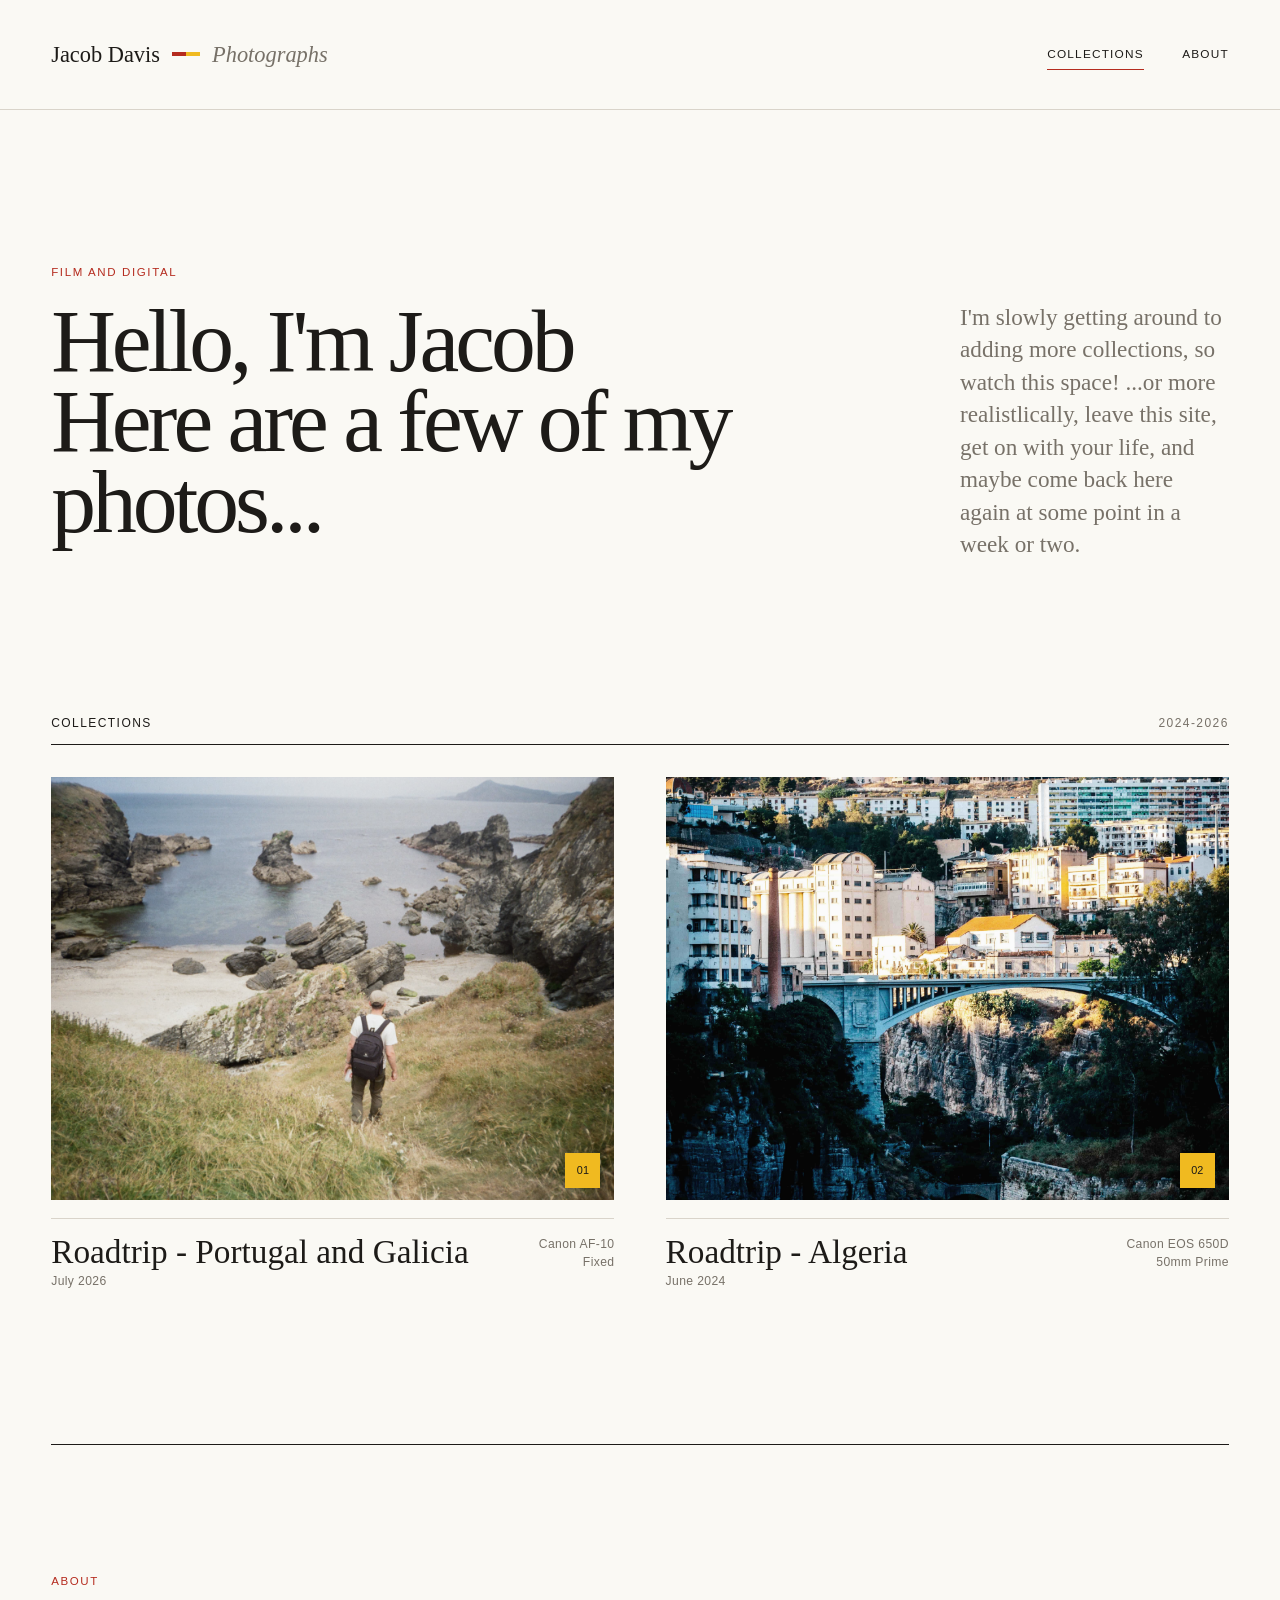
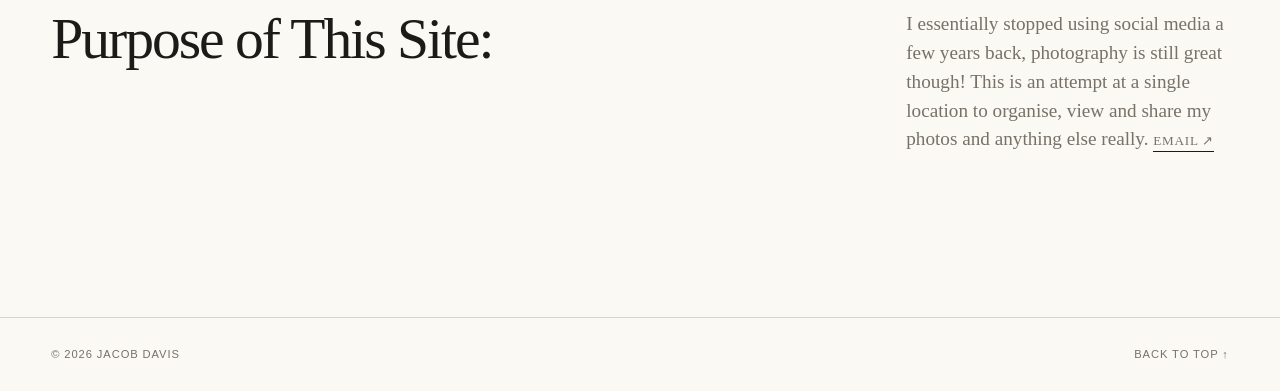
==== index.html @ f9576627 "Update index.html" ====
<!DOCTYPE html>
<html lang="en">
<head>
  <meta charset="UTF-8">
  <meta name="viewport" content="width=device-width, initial-scale=1.0">

  <title>Jacob Davis - Photographs</title>
  <meta
    name="description"
    content="Photographs by Jacob Davis. Digital and film photography."
  >

  <link rel="stylesheet" href="styles.css">
</head>

<body>
  <header class="site-header">
    <a class="site-title" href="index.html" aria-label="Jacob Davis - Home">
      <span>Jacob Davis</span>
      <span class="site-title-divider" aria-hidden="true"></span>
      <span class="site-title-section">Photographs</span>
    </a>

    <nav class="site-nav" aria-label="Main navigation">
      <a class="active" href="index.html">Collections</a>
      <a href="#about">About</a>
    </nav>
  </header>

  <main>
    <section class="intro" aria-labelledby="page-heading">
      <p class="eyebrow">Film and Digital</p>
      <h1 id="page-heading">Hello, I'm Jacob<br>Here are a few of my photos...</h1>
      <p class="intro-text">
        I'm slowly getting around to adding more collections, so watch this space! ...or more realistlically, leave this site, get on with your life, and maybe come back here again at some point in a week or two. 
      </p>
    </section>

    <section class="collections" aria-labelledby="collections-heading">
      <div class="section-heading">
        <h2 id="collections-heading">Collections</h2>
        <p>2024-2026</p>
      </div>

      <div class="collection-grid">
        <article class="collection-card">
          <a class="collection-image-link" href="Galicia-Portugal.html">
            <figure class="collection-image">
              <img
                src="Galicia/000332010021.jpg"
                alt="Roadtrip - Portugal and Galicia"
                loading="eager"
              >
              <span class="collection-number">01</span>
            </figure>
          </a>

          <div class="collection-details">
            <div>
              <h3>
                <a href="Galicia-Portugal.html">Roadtrip - Portugal and Galicia</a>
              </h3>
              <p class="collection-date">July 2026</p>
            </div>

            <p class="collection-camera">
              Canon AF-10<br>
              Fixed
            </p>
          </div>
        </article>

        <article class="collection-card">
          <a class="collection-image-link" href="Algeria.html">
            <figure class="collection-image">
              <img
                src="Algeria/IMG_6071.jpg"
                alt="Roadtrip - Algeria"
                loading="eager"
              >
              <span class="collection-number">02</span>
            </figure>
          </a>

          <div class="collection-details">
            <div>
              <h3>
                <a href="Algeria.html">Roadtrip - Algeria</a>
              </h3>
              <p class="collection-date">June 2024</p>
            </div>

            <p class="collection-camera">
              Canon EOS 650D<br>
              50mm Prime
            </p>
          </div>
        </article>
<!--
        <article class="collection-card">
          <a class="collection-image-link" href="album.html">
            <figure class="collection-image">
              <img
                src="images/summer-roll-cover.jpg"
                alt="A sunlit summer landscape photographed on film"
                loading="lazy"
              >
              <span class="collection-number">03</span>
            </figure>
          </a>

          <div class="collection-details">
            <div>
              <h3>
                <a href="album.html">One Summer Roll</a>
              </h3>
              <p class="collection-date">July 2025</p>
            </div>

            <p class="collection-camera">
              Olympus OM-2<br>
              Kodak Portra 400
            </p>
          </div>
        </article>
  -->
      </div>
    </section>

    <section class="about" id="about" aria-labelledby="about-heading">
      <p class="eyebrow">About</p>

      <div class="about-content">
      <h2 id="">Purpose of This Site:</h2>

        <div>
          <p>
            I essentially stopped using social media a few years back, photography is still great though! This is an attempt at a single location to organise, view and share my photos and anything else really.

          <a class="text-link" href="mailto:hello@example.com">
            Email
            <span aria-hidden="true">&nearr;</span>
          </a>
        </div>
      </div>
    </section>
  </main>

  <footer class="site-footer">
    <p>&copy; <span id="year">2026</span> Jacob Davis</p>
    <a href="#top">Back to top &uarr;</a>
  </footer>

  <script>
    document.getElementById("year").textContent = new Date().getFullYear();
  </script>
</body>
</html>
---- styles.css ----
/* ---------------------------------
   Fonts and basic theme
---------------------------------- */

@import url("[fonts.googleapis.com](https://fonts.googleapis.com/css2?family=DM+Sans:wght@400;500&family=Newsreader:opsz,wght@6..72,400;6..72,500&display=swap)");

:root {
  --paper: #faf9f4;
  --ink: #1d1b18;
  --muted: #777168;
  --line: #d9d4ca;
  --kodak-red: #b52c1f;
  --kodak-yellow: #f0ba20;
  --serif: "Newsreader", Georgia, serif;
  --sans: "DM Sans", Arial, sans-serif;
  --page-width: 1440px;
  --gutter: clamp(20px, 4vw, 64px);
}

*,
*::before,
*::after {
  box-sizing: border-box;
}

html {
  scroll-behavior: smooth;
}

body {
  min-height: 100vh;
  margin: 0;
  color: var(--ink);
  background-color: var(--paper);
  background-image:
    url("data:image/svg+xml,%3Csvg viewBox='0 0 180 180' xmlns='[w3.org](http://www.w3.org/2000/svg)'%3E%3Cfilter id='noise'%3E%3CfeTurbulence type='fractalNoise' baseFrequency='.9' numOctaves='3' stitchTiles='stitch'/%3E%3C/filter%3E%3Crect width='100%25' height='100%25' filter='url(%23noise)' opacity='.025'/%3E%3C/svg%3E");
  font-family: var(--sans);
  font-size: 16px;
  line-height: 1.5;
  -webkit-font-smoothing: antialiased;
}

img {
  display: block;
  max-width: 100%;
}

a {
  color: inherit;
  text-decoration: none;
}

a:focus-visible {
  outline: 2px solid var(--kodak-red);
  outline-offset: 5px;
}

::selection {
  color: var(--ink);
  background: var(--kodak-yellow);
}


/* ---------------------------------
   Shared layout
---------------------------------- */

.site-header,
main,
.site-footer {
  width: min(100%, var(--page-width));
  margin-inline: auto;
  padding-inline: var(--gutter);
}

.site-header {
  display: flex;
  align-items: center;
  justify-content: space-between;
  min-height: 110px;
  border-bottom: 1px solid var(--line);
}

.site-title {
  display: inline-flex;
  align-items: center;
  gap: 12px;
  font-family: var(--serif);
  font-size: clamp(1.15rem, 2vw, 1.4rem);
}

.site-title-divider {
  width: 28px;
  height: 4px;
  background:
    linear-gradient(
      to right,
      var(--kodak-red) 0 50%,
      var(--kodak-yellow) 50% 100%
    );
}

.site-title-section {
  color: var(--muted);
  font-style: italic;
}

.site-nav {
  display: flex;
  gap: clamp(20px, 3vw, 42px);
  font-size: 0.74rem;
  font-weight: 500;
  letter-spacing: 0.1em;
  text-transform: uppercase;
}

.site-nav a {
  position: relative;
  padding-block: 8px;
}

.site-nav a::after {
  position: absolute;
  right: 0;
  bottom: 1px;
  left: 0;
  height: 1px;
  content: "";
  background: var(--kodak-red);
  transform: scaleX(0);
  transform-origin: right;
  transition: transform 180ms ease;
}

.site-nav a:hover::after,
.site-nav a.active::after {
  transform: scaleX(1);
  transform-origin: left;
}

.eyebrow {
  margin: 0 0 20px;
  color: var(--kodak-red);
  font-size: 0.72rem;
  font-weight: 500;
  letter-spacing: 0.14em;
  text-transform: uppercase;
}

.text-link,
.back-link {
  display: inline-block;
  border-bottom: 1px solid var(--ink);
  font-size: 0.82rem;
  font-weight: 500;
  letter-spacing: 0.06em;
  text-transform: uppercase;
}

.text-link:hover,
.back-link:hover {
  color: var(--kodak-red);
  border-color: var(--kodak-red);
}


/* ---------------------------------
   Home introduction
---------------------------------- */

.intro {
  display: grid;
  grid-template-columns: minmax(0, 1.5fr) minmax(250px, 0.5fr);
  column-gap: 8vw;
  padding-block: clamp(80px, 12vw, 170px);
}

.intro .eyebrow {
  grid-column: 1 / -1;
}

.intro h1 {
  max-width: 850px;
  margin: 0;
  font-family: var(--serif);
  font-size: clamp(3.2rem, 7vw, 7.4rem);
  font-weight: 400;
  letter-spacing: -0.045em;
  line-height: 0.9;
}

.intro-text {
  align-self: end;
  max-width: 330px;
  margin: 0;
  color: var(--muted);
  font-family: var(--serif);
  font-size: clamp(1.15rem, 2vw, 1.45rem);
  line-height: 1.4;
}


/* ---------------------------------
   Collections
---------------------------------- */

.collections {
  padding-bottom: clamp(90px, 12vw, 170px);
}

.section-heading {
  display: flex;
  align-items: baseline;
  justify-content: space-between;
  margin-bottom: 32px;
  padding-bottom: 12px;
  border-bottom: 1px solid var(--ink);
}

.section-heading h2,
.section-heading p {
  margin: 0;
  font-size: 0.75rem;
  font-weight: 500;
  letter-spacing: 0.12em;
  text-transform: uppercase;
}

.section-heading p {
  color: var(--muted);
}

.collection-grid {
  display: grid;
  grid-template-columns: repeat(2, minmax(0, 1fr));
  gap: clamp(60px, 8vw, 120px) clamp(24px, 4vw, 60px);
}

.collection-card:nth-child(3n) {
  grid-column: 1 / -1;
  width: calc(50% - clamp(12px, 2vw, 30px));
}

.collection-image {
  position: relative;
  overflow: hidden;
  margin: 0;
  background: #e5e0d5;
  aspect-ratio: 4 / 3;
}

.collection-image img {
  width: 100%;
  height: 100%;
  object-fit: cover;
  filter: saturate(0.88) contrast(0.97);
  transition:
    transform 700ms cubic-bezier(0.2, 0.75, 0.25, 1),
    filter 500ms ease;
}

.collection-image-link:hover img {
  transform: scale(1.018);
  filter: saturate(1) contrast(1);
}

.collection-number {
  position: absolute;
  right: 14px;
  bottom: 12px;
  display: grid;
  width: 35px;
  height: 35px;
  color: var(--ink);
  background: var(--kodak-yellow);
  font-size: 0.68rem;
  font-weight: 500;
  place-items: center;
}

.collection-details {
  display: grid;
  grid-template-columns: 1fr auto;
  gap: 30px;
  margin-top: 18px;
  padding-top: 16px;
  border-top: 1px solid var(--line);
}

.collection-details h3 {
  margin: 0 0 4px;
  font-family: var(--serif);
  font-size: clamp(1.5rem, 2.6vw, 2.2rem);
  font-weight: 400;
  line-height: 1;
}

.collection-details h3 a:hover {
  color: var(--kodak-red);
}

.collection-date,
.collection-camera {
  margin: 0;
  color: var(--muted);
  font-size: 0.76rem;
  letter-spacing: 0.03em;
}

.collection-camera {
  text-align: right;
}


/* ---------------------------------
   About and footer
---------------------------------- */

.about {
  padding-block: clamp(80px, 10vw, 140px);
  border-top: 1px solid var(--ink);
}

.about-content {
  display: grid;
  grid-template-columns: minmax(0, 1.4fr) minmax(250px, 0.6fr);
  gap: 8vw;
}

.about h2 {
  max-width: 800px;
  margin: 0;
  font-family: var(--serif);
  font-size: clamp(2.1rem, 4.5vw, 4.6rem);
  font-weight: 400;
  letter-spacing: -0.035em;
  line-height: 1;
}

.about-content > div {
  align-self: end;
}

.about-content p {
  margin: 0 0 35px;
  color: var(--muted);
  font-family: var(--serif);
  font-size: 1.2rem;
}

.site-footer {
  display: flex;
  justify-content: space-between;
  padding-block: 28px;
  border-top: 1px solid var(--line);
  color: var(--muted);
  font-size: 0.7rem;
  letter-spacing: 0.08em;
  text-transform: uppercase;
}

.site-footer p {
  margin: 0;
}

.site-footer a:hover {
  color: var(--ink);
}


/* ---------------------------------
   Album page
---------------------------------- */

.album-header {
  padding-block: clamp(55px, 8vw, 110px);
}

.back-link {
  margin-bottom: clamp(60px, 9vw, 130px);
}

.album-heading {
  display: grid;
  grid-template-columns: 1fr auto;
  gap: 60px;
  align-items: end;
}

.album-heading h1 {
  margin: 0;
  font-family: var(--serif);
  font-size: clamp(3.5rem, 8vw, 8rem);
  font-weight: 400;
  letter-spacing: -0.05em;
  line-height: 0.85;
}

.album-metadata {
  width: min(330px, 100%);
  margin: 0;
}

.album-metadata div {
  display: grid;
  grid-template-columns: 90px 1fr;
  padding-block: 9px;
  border-bottom: 1px solid var(--line);
  font-size: 0.77rem;
}

.album-metadata dt {
  color: var(--muted);
}

.album-metadata dd {
  margin: 0;
}

.album-description {
  max-width: 620px;
  margin: clamp(55px, 8vw, 100px) 0 0;
  font-family: var(--serif);
  font-size: clamp(1.35rem, 2.4vw, 2rem);
  line-height: 1.35;
}

.photo-grid {
  display: grid;
  grid-template-columns: repeat(2, minmax(0, 1fr));
  gap: clamp(45px, 7vw, 100px) clamp(20px, 4vw, 60px);
  padding-bottom: clamp(100px, 12vw, 180px);
}

.photo {
  margin: 0;
}

.photo-wide {
  grid-column: 1 / -1;
}

.photo img {
  width: 100%;
  height: auto;
  background: #e5e0d5;
}

.photo-portrait {
  align-self: start;
}

.photo figcaption {
  margin-top: 12px;
  color: var(--muted);
  font-size: 0.7rem;
  letter-spacing: 0.04em;
}

.album-navigation {
  display: grid;
  grid-template-columns: 1fr 1fr;
  border-top: 1px solid var(--ink);
}

.album-navigation a {
  display: flex;
  flex-direction: column;
  gap: 8px;
  padding-block: clamp(35px, 5vw, 65px);
  font-family: var(--serif);
  font-size: clamp(1.4rem, 2.5vw, 2rem);
}

.album-navigation a:hover {
  color: var(--kodak-red);
}

.album-navigation .next-collection {
  align-items: flex-end;
  border-left: 1px solid var(--line);
}

.nav-label {
  color: var(--muted);
  font-family: var(--sans);
  font-size: 0.65rem;
  letter-spacing: 0.12em;
  text-transform: uppercase;
}


/* ---------------------------------
   Responsive layout
---------------------------------- */

@media (max-width: 760px) {
  .site-header {
    min-height: 90px;
  }

  .site-title {
    gap: 8px;
  }

  .site-title-divider {
    width: 18px;
  }

  .site-title-section {
    display: none;
  }

  .site-nav {
    gap: 16px;
    font-size: 0.65rem;
  }

  .intro {
    display: block;
    padding-block: 80px 100px;
  }

  .intro h1 {
    font-size: clamp(3rem, 15vw, 5rem);
  }

  .intro-text {
    margin-top: 40px;
  }

  .collection-grid {
    display: block;
  }

  .collection-card,
  .collection-card:nth-child(3n) {
    width: 100%;
    margin-bottom: 65px;
  }

  .collection-card:last-child {
    margin-bottom: 0;
  }

  .about-content,
  .album-heading {
    display: block;
  }

  .about-content > div {
    margin-top: 45px;
  }

  .album-metadata {
    margin-top: 55px;
  }

  .photo-grid {
    display: block;
  }

  .photo {
    margin-bottom: 55px;
  }

  .album-navigation {
    grid-template-columns: 1fr;
  }

  .album-navigation .next-collection {
    align-items: flex-start;
    border-top: 1px solid var(--line);
    border-left: 0;
  }
}

@media (prefers-reduced-motion: reduce) {
  html {
    scroll-behavior: auto;
  }

  *,
  *::before,
  *::after {
    transition-duration: 0.01ms !important;
  }
}
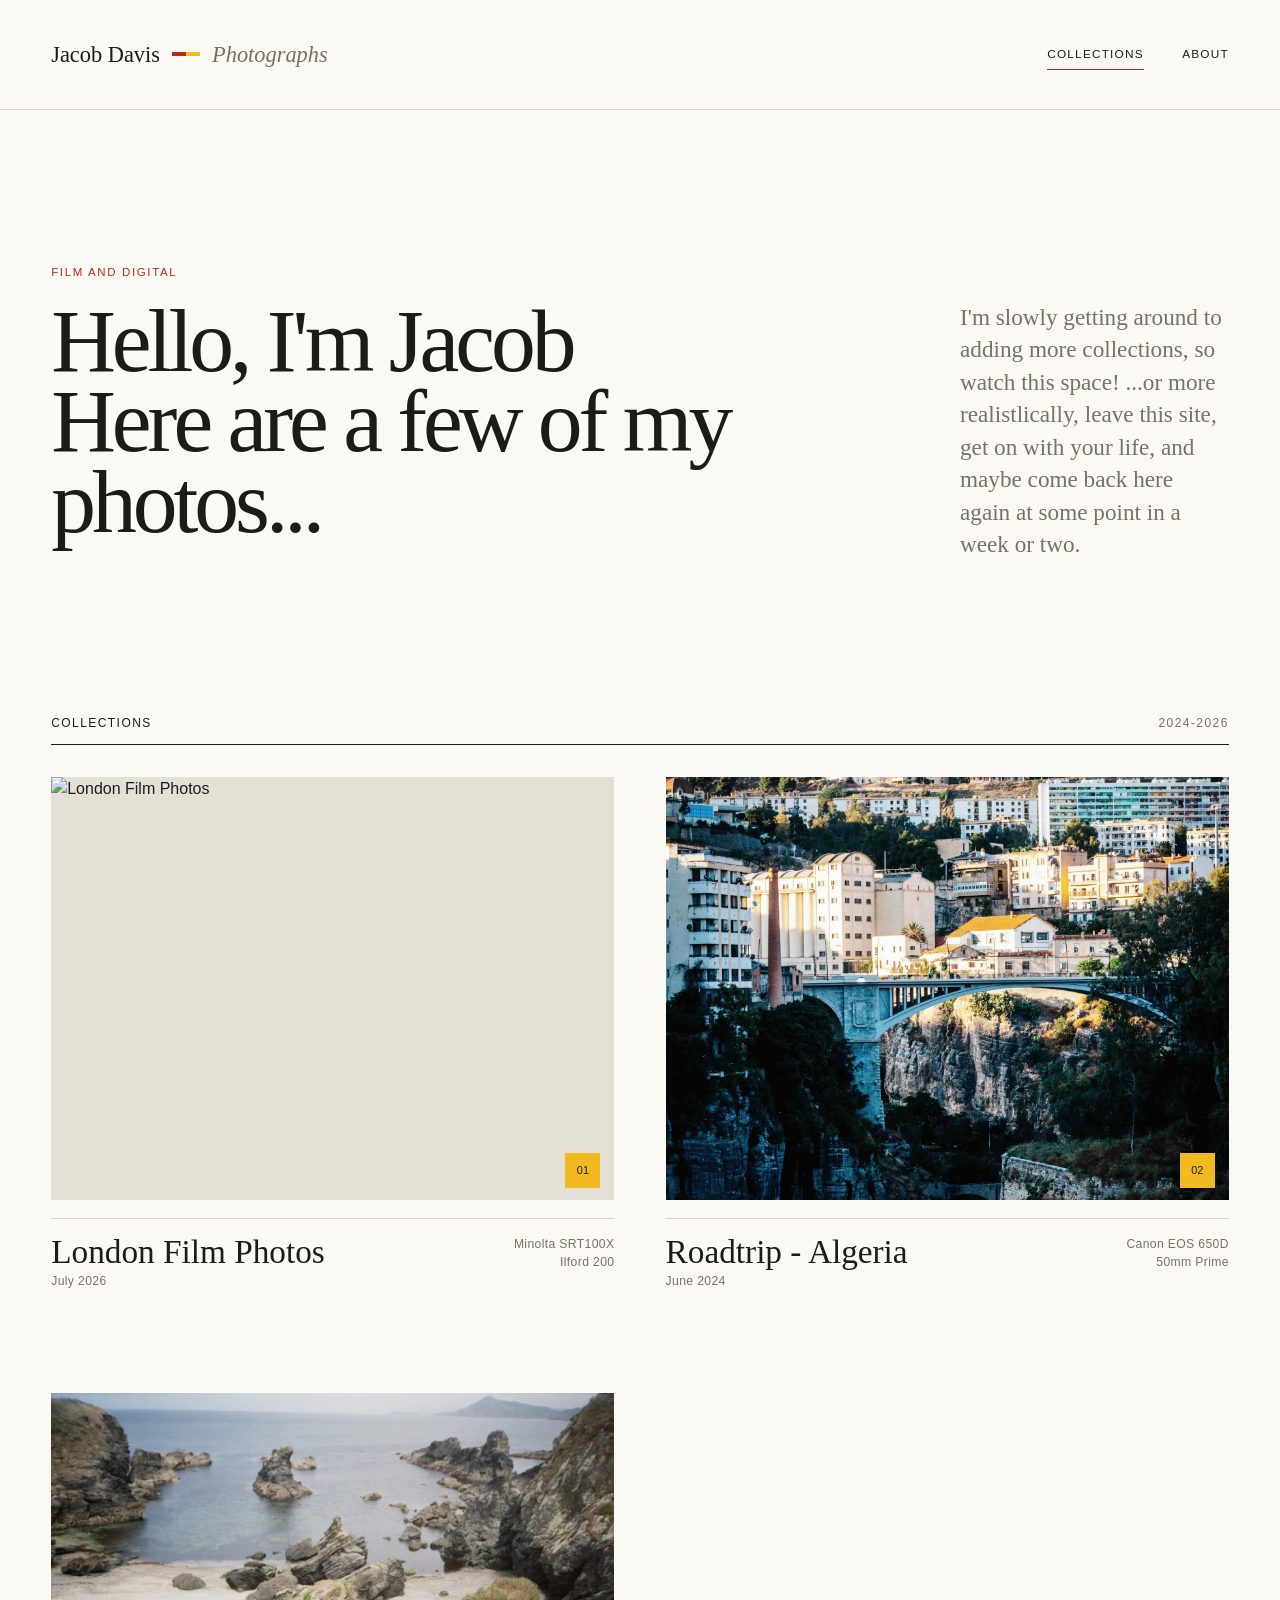
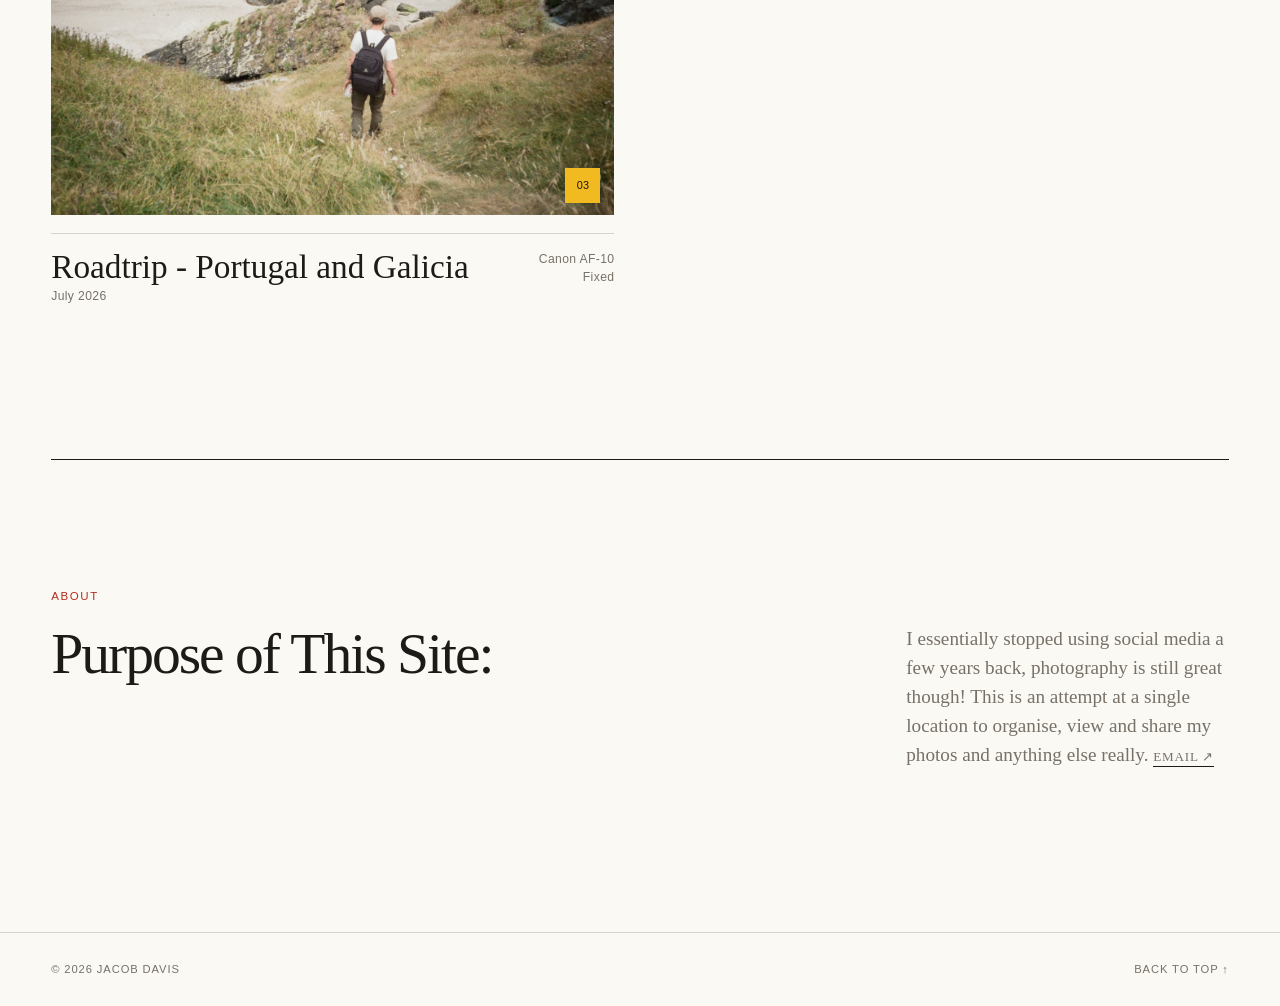
==== commit a016e801: "Update index.html London added" ====
--- a/index.html
+++ b/index.html
@@ -43,12 +43,13 @@
       </div>
 
       <div class="collection-grid">
+        <!-- Collection 01: London -->
         <article class="collection-card">
-          <a class="collection-image-link" href="Galicia-Portugal.html">
+          <a class="collection-image-link" href="London-Film-Photography.html">
             <figure class="collection-image">
               <img
-                src="Galicia/000332010021.jpg"
-                alt="Roadtrip - Portugal and Galicia"
+                src="London/photo-01.jpg"
+                alt="London Film Photos"
                 loading="eager"
               >
               <span class="collection-number">01</span>
@@ -58,18 +59,19 @@
           <div class="collection-details">
             <div>
               <h3>
-                <a href="Galicia-Portugal.html">Roadtrip - Portugal and Galicia</a>
+                <a href="London-Film-Photography.html">London Film Photos</a>
               </h3>
               <p class="collection-date">July 2026</p>
             </div>
 
             <p class="collection-camera">
-              Canon AF-10<br>
-              Fixed
+              Minolta SRT100X<br>
+              Ilford 200
             </p>
           </div>
         </article>
 
+        <!-- Collection 02: Algeria -->
         <article class="collection-card">
           <a class="collection-image-link" href="Algeria.html">
             <figure class="collection-image">
@@ -96,13 +98,14 @@
             </p>
           </div>
         </article>
-<!--
+
+        <!-- Collection 03: Galicia & Portugal -->
         <article class="collection-card">
-          <a class="collection-image-link" href="album.html">
+          <a class="collection-image-link" href="Galicia-Portugal.html">
             <figure class="collection-image">
               <img
-                src="images/summer-roll-cover.jpg"
-                alt="A sunlit summer landscape photographed on film"
+                src="Galicia/000332010021.jpg"
+                alt="Roadtrip - Portugal and Galicia"
                 loading="lazy"
               >
               <span class="collection-number">03</span>
@@ -112,18 +115,17 @@
           <div class="collection-details">
             <div>
               <h3>
-                <a href="album.html">One Summer Roll</a>
+                <a href="Galicia-Portugal.html">Roadtrip - Portugal and Galicia</a>
               </h3>
-              <p class="collection-date">July 2025</p>
+              <p class="collection-date">July 2026</p>
             </div>
 
             <p class="collection-camera">
-              Olympus OM-2<br>
-              Kodak Portra 400
+              Canon AF-10<br>
+              Fixed
             </p>
           </div>
         </article>
-  -->
       </div>
     </section>
 
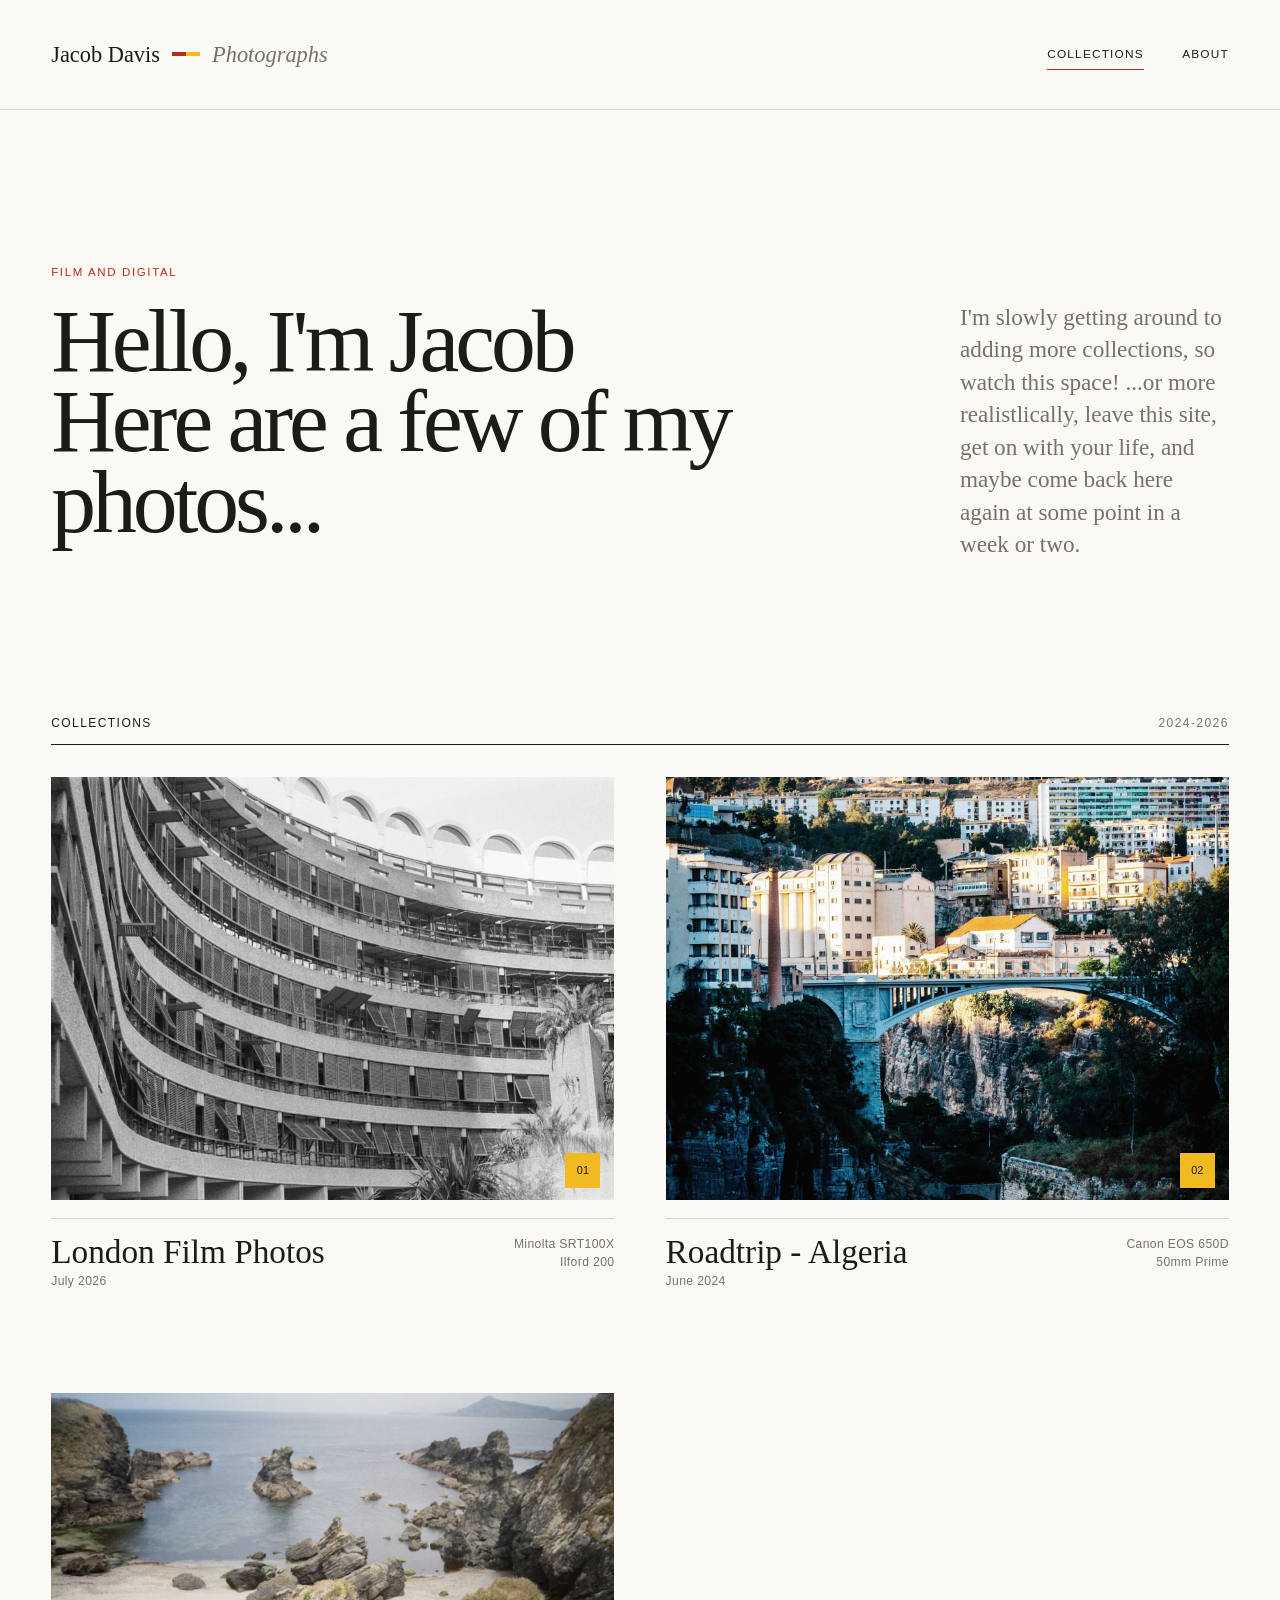
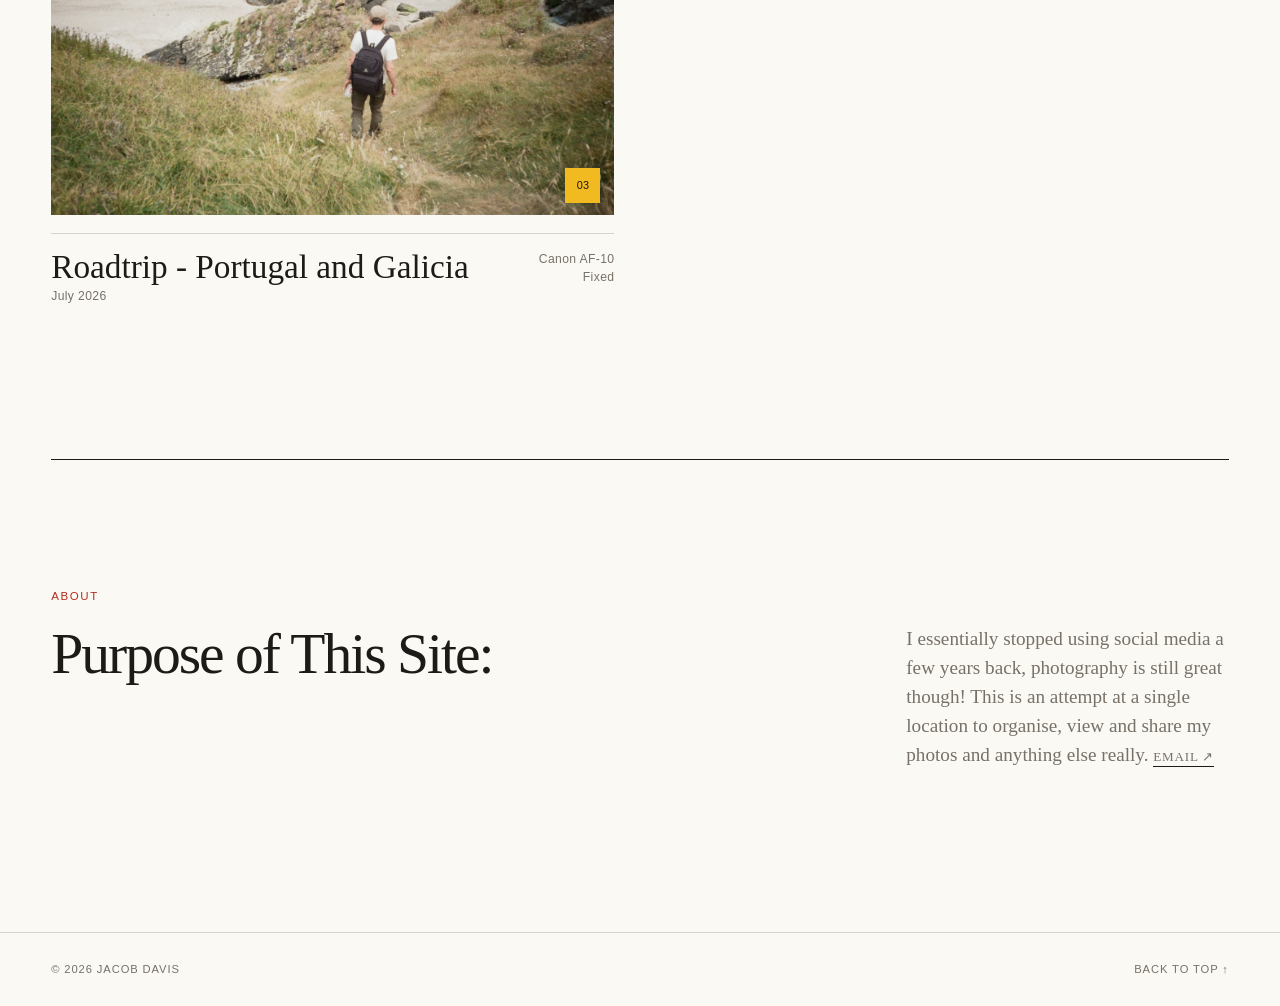
==== commit 8cc2bc09: "Update index.html" ====
--- a/index.html
+++ b/index.html
@@ -48,7 +48,7 @@
           <a class="collection-image-link" href="London-Film-Photography.html">
             <figure class="collection-image">
               <img
-                src="London/photo-01.jpg"
+                src="London/000340650010.jpg"
                 alt="London Film Photos"
                 loading="eager"
               >
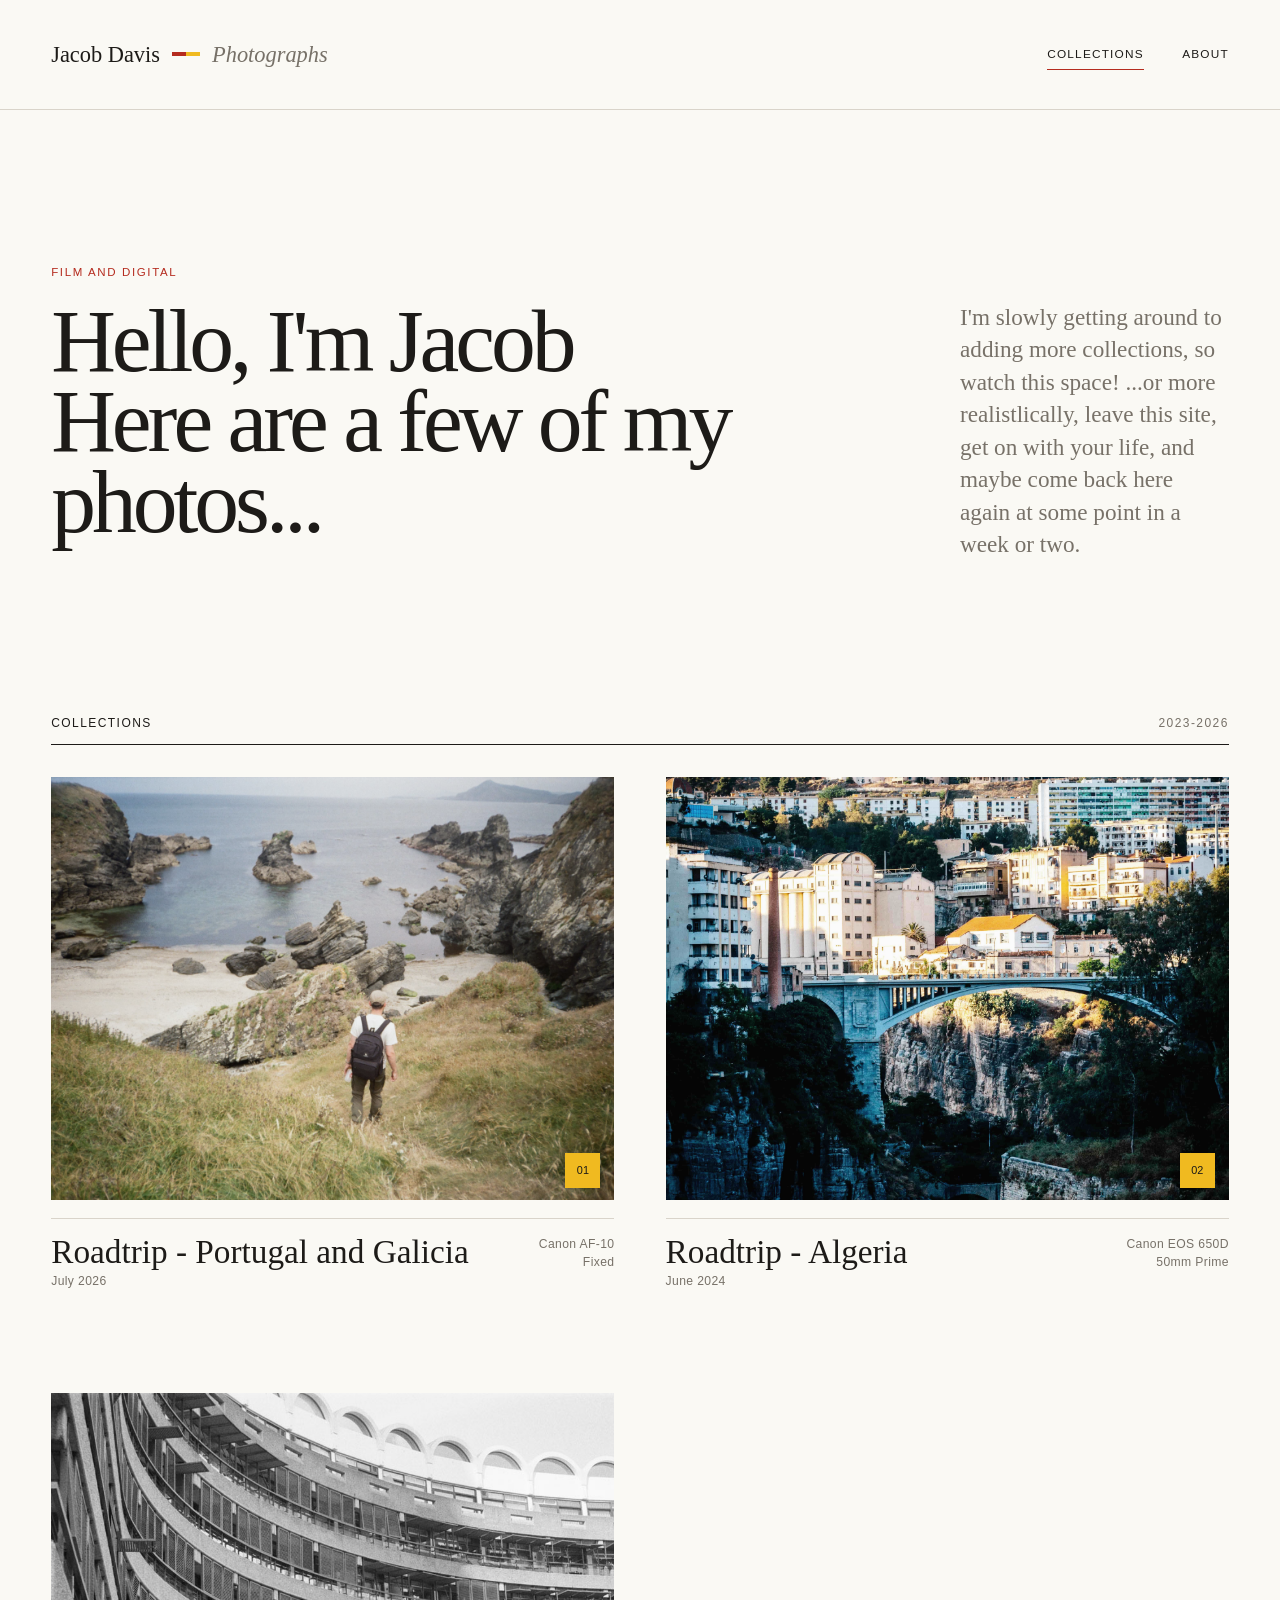
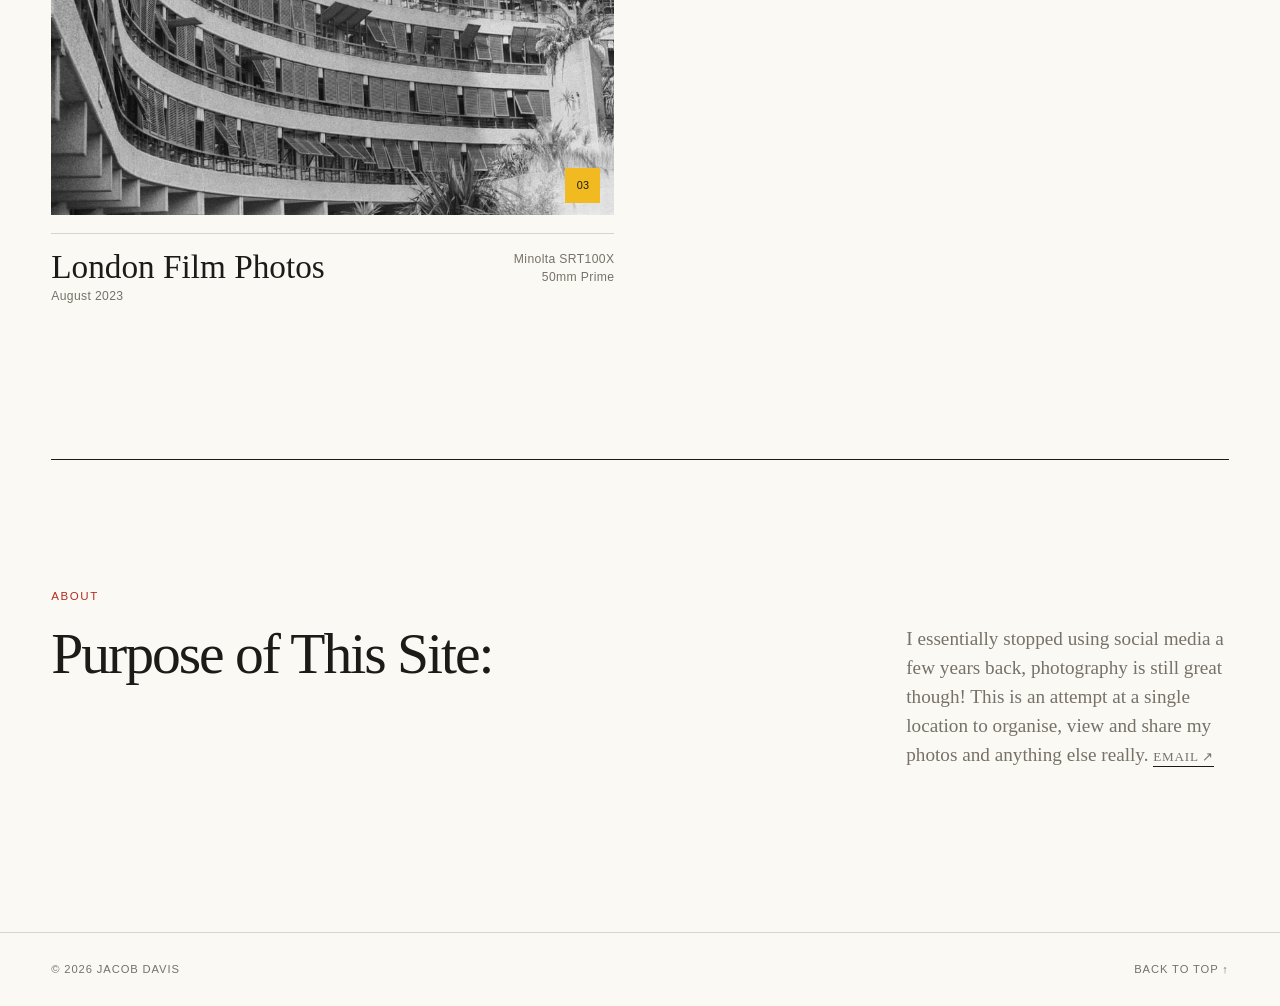
==== commit ab19d81c: "Update index.html" ====
--- a/index.html
+++ b/index.html
@@ -39,17 +39,17 @@
     <section class="collections" aria-labelledby="collections-heading">
       <div class="section-heading">
         <h2 id="collections-heading">Collections</h2>
-        <p>2024-2026</p>
+        <p>2023-2026</p>
       </div>
 
       <div class="collection-grid">
-        <!-- Collection 01: London -->
+        <!-- Collection 01: Galicia & Portugal -->
         <article class="collection-card">
-          <a class="collection-image-link" href="London-Film-Photography.html">
+          <a class="collection-image-link" href="Galicia-Portugal.html">
             <figure class="collection-image">
               <img
-                src="London/000340650010.jpg"
-                alt="London Film Photos"
+                src="Galicia/000332010021.jpg"
+                alt="Roadtrip - Portugal and Galicia"
                 loading="eager"
               >
               <span class="collection-number">01</span>
@@ -59,14 +59,14 @@
           <div class="collection-details">
             <div>
               <h3>
-                <a href="London-Film-Photography.html">London Film Photos</a>
+                <a href="Galicia-Portugal.html">Roadtrip - Portugal and Galicia</a>
               </h3>
               <p class="collection-date">July 2026</p>
             </div>
 
             <p class="collection-camera">
-              Minolta SRT100X<br>
-              Ilford 200
+              Canon AF-10<br>
+              Fixed
             </p>
           </div>
         </article>
@@ -99,13 +99,13 @@
           </div>
         </article>
 
-        <!-- Collection 03: Galicia & Portugal -->
+        <!-- Collection 03: London -->
         <article class="collection-card">
-          <a class="collection-image-link" href="Galicia-Portugal.html">
+          <a class="collection-image-link" href="London-Film-Photography.html">
             <figure class="collection-image">
               <img
-                src="Galicia/000332010021.jpg"
-                alt="Roadtrip - Portugal and Galicia"
+                src="London/000340650010.jpg"
+                alt="London Film Photos"
                 loading="lazy"
               >
               <span class="collection-number">03</span>
@@ -115,14 +115,14 @@
           <div class="collection-details">
             <div>
               <h3>
-                <a href="Galicia-Portugal.html">Roadtrip - Portugal and Galicia</a>
+                <a href="London-Film-Photography.html">London Film Photos</a>
               </h3>
-              <p class="collection-date">July 2026</p>
+              <p class="collection-date">August 2023</p>
             </div>
 
             <p class="collection-camera">
-              Canon AF-10<br>
-              Fixed
+              Minolta SRT100X<br>
+              50mm Prime
             </p>
           </div>
         </article>
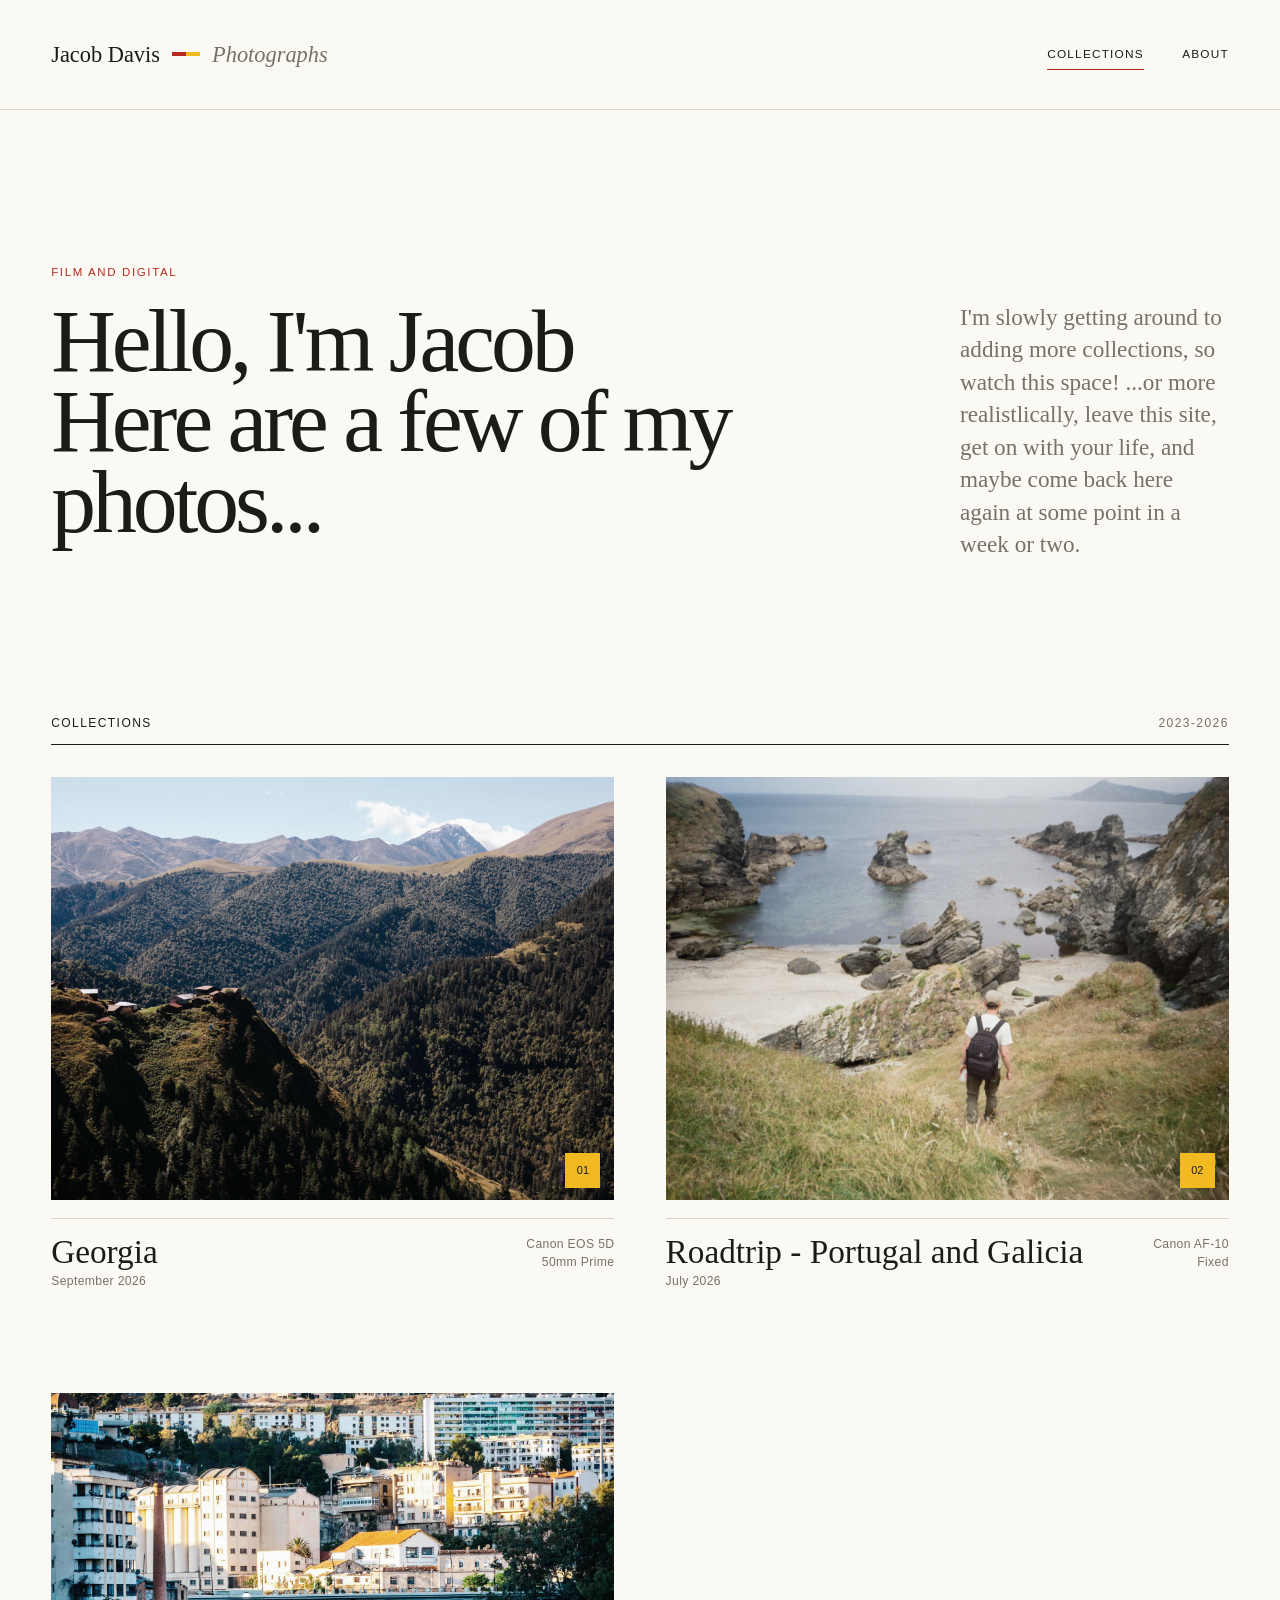
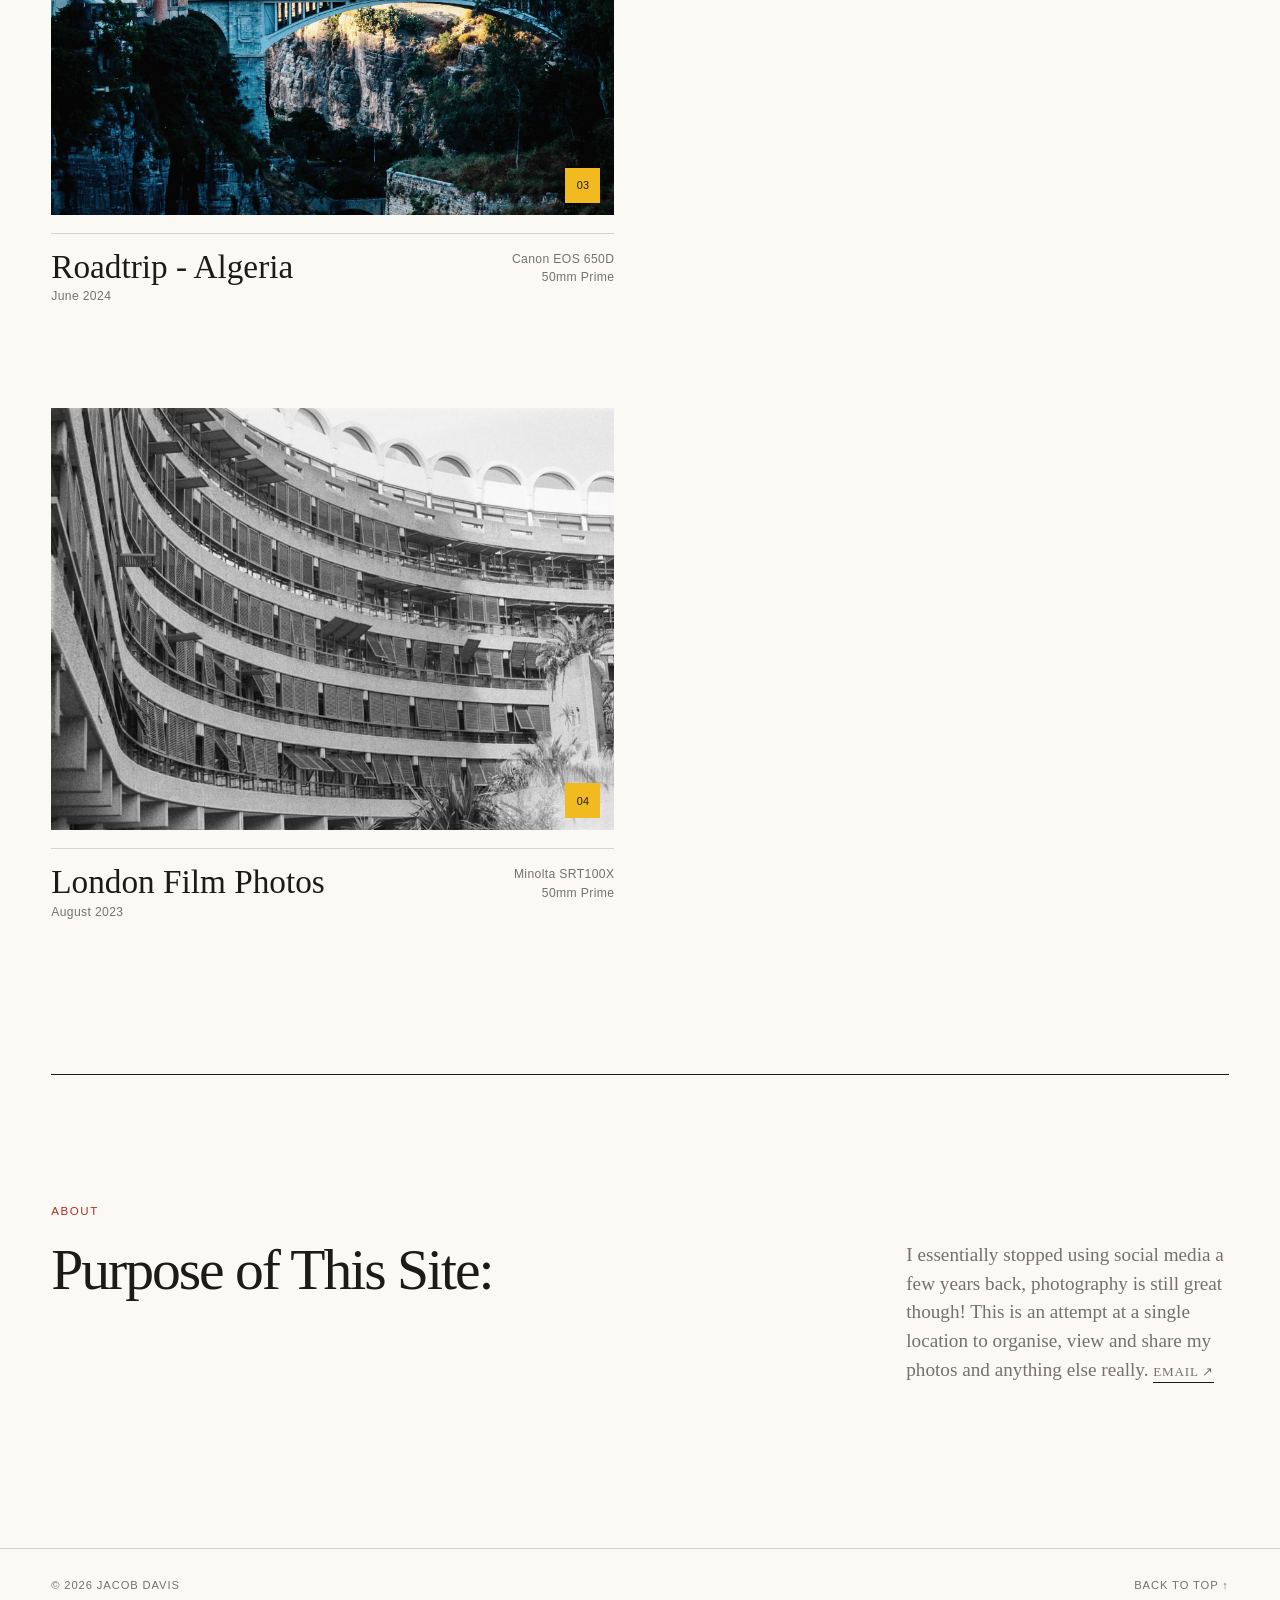
==== commit 94194d17: "Update index.html" ====
--- a/index.html
+++ b/index.html
@@ -43,7 +43,35 @@
       </div>
 
       <div class="collection-grid">
-        <!-- Collection 01: Galicia & Portugal -->
+        <!-- Collection 01: Georgia -->
+        <article class="collection-card">
+          <a class="collection-image-link" href="Georgia.html">
+            <figure class="collection-image">
+              <img
+                src="Georgia/3N6A1025.jpg"
+                alt="Georgia"
+                loading="eager"
+              >
+              <span class="collection-number">01</span>
+            </figure>
+          </a>
+
+          <div class="collection-details">
+            <div>
+              <h3>
+                <a href="Georgia.html">Georgia</a>
+              </h3>
+              <p class="collection-date">September 2026</p>
+            </div>
+
+            <p class="collection-camera">
+              Canon EOS 5D<br>
+              50mm Prime
+            </p>
+          </div>
+        </article>
+
+        <!-- Collection 02: Galicia & Portugal -->
         <article class="collection-card">
           <a class="collection-image-link" href="Galicia-Portugal.html">
             <figure class="collection-image">
@@ -52,7 +80,7 @@
                 alt="Roadtrip - Portugal and Galicia"
                 loading="eager"
               >
-              <span class="collection-number">01</span>
+              <span class="collection-number">02</span>
             </figure>
           </a>
 
@@ -71,16 +99,16 @@
           </div>
         </article>
 
-        <!-- Collection 02: Algeria -->
+        <!-- Collection 03: Algeria -->
         <article class="collection-card">
           <a class="collection-image-link" href="Algeria.html">
             <figure class="collection-image">
               <img
                 src="Algeria/IMG_6071.jpg"
                 alt="Roadtrip - Algeria"
-                loading="eager"
+                loading="lazy"
               >
-              <span class="collection-number">02</span>
+              <span class="collection-number">03</span>
             </figure>
           </a>
 
@@ -99,7 +127,7 @@
           </div>
         </article>
 
-        <!-- Collection 03: London -->
+        <!-- Collection 04: London -->
         <article class="collection-card">
           <a class="collection-image-link" href="London-Film-Photography.html">
             <figure class="collection-image">
@@ -108,7 +136,7 @@
                 alt="London Film Photos"
                 loading="lazy"
               >
-              <span class="collection-number">03</span>
+              <span class="collection-number">04</span>
             </figure>
           </a>
 
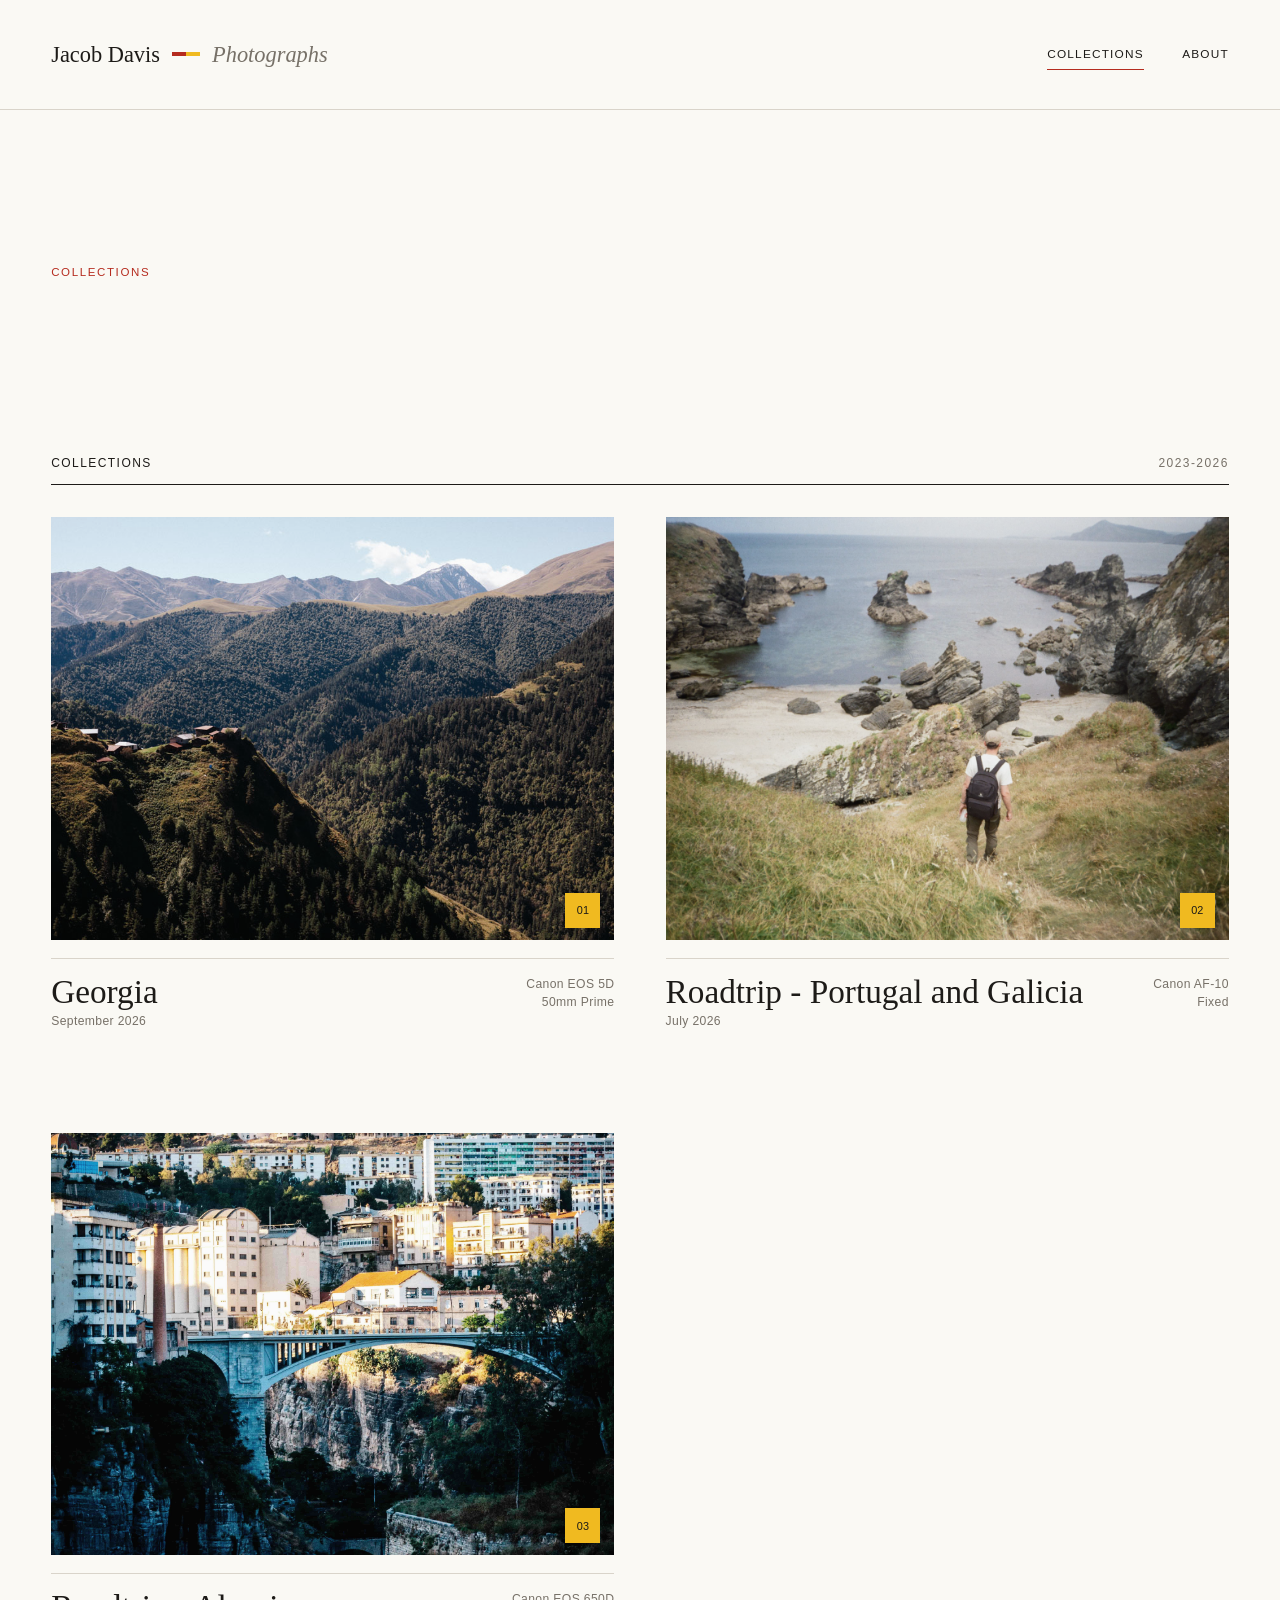
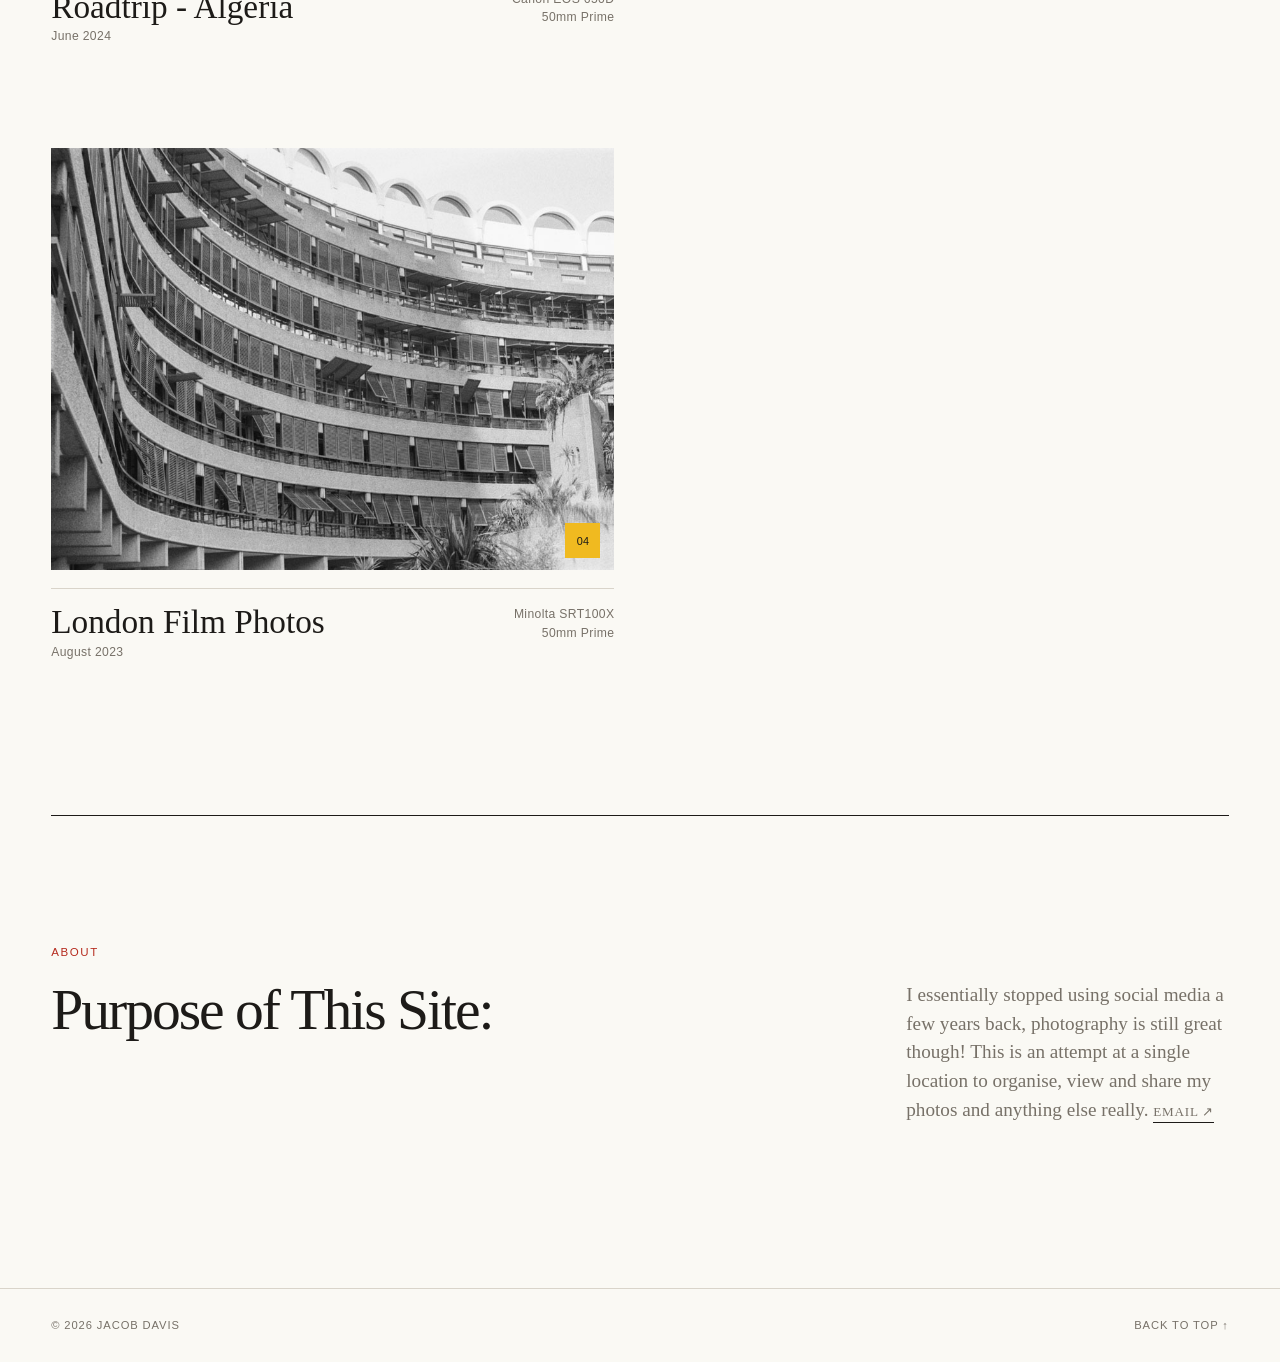
==== commit 2db75aa2: "Update index.html" ====
--- a/index.html
+++ b/index.html
@@ -29,11 +29,7 @@
 
   <main>
     <section class="intro" aria-labelledby="page-heading">
-      <p class="eyebrow">Film and Digital</p>
-      <h1 id="page-heading">Hello, I'm Jacob<br>Here are a few of my photos...</h1>
-      <p class="intro-text">
-        I'm slowly getting around to adding more collections, so watch this space! ...or more realistlically, leave this site, get on with your life, and maybe come back here again at some point in a week or two. 
-      </p>
+      <p class="eyebrow">Collections</p>
     </section>
 
     <section class="collections" aria-labelledby="collections-heading">
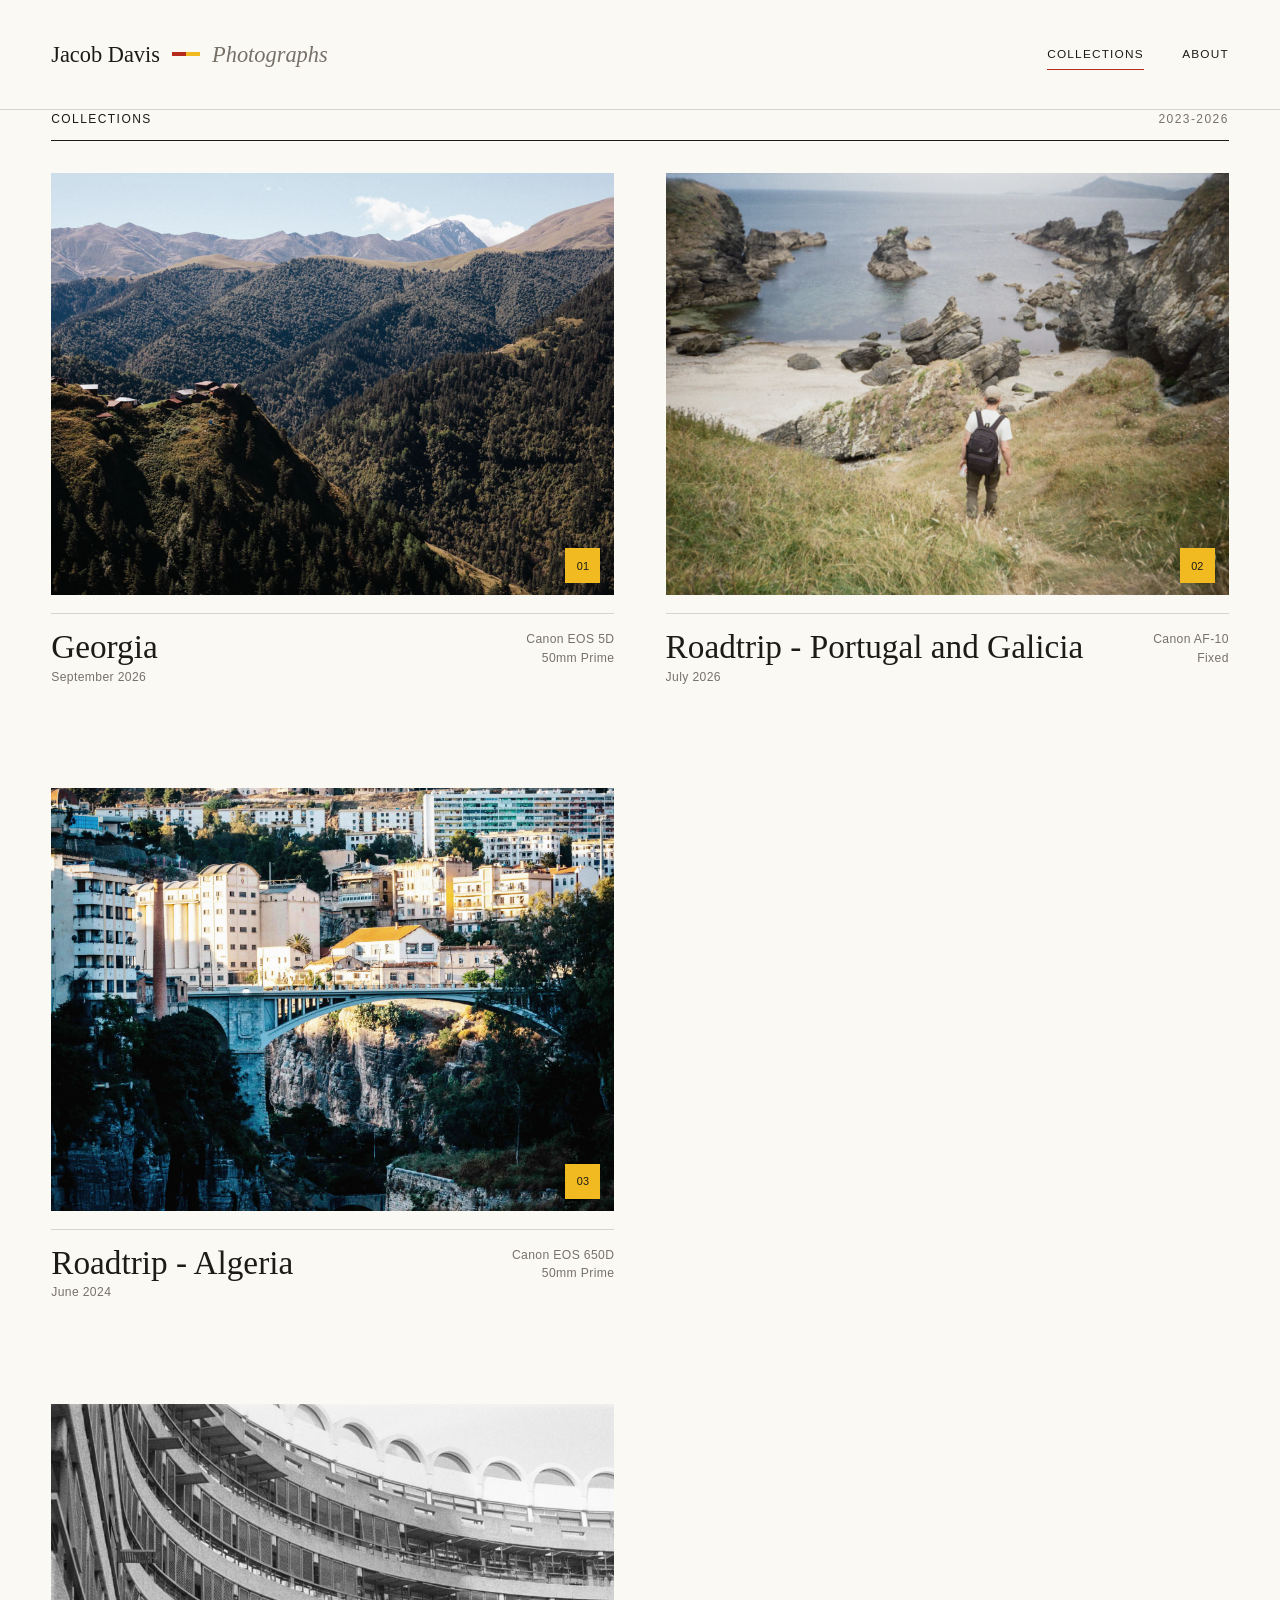
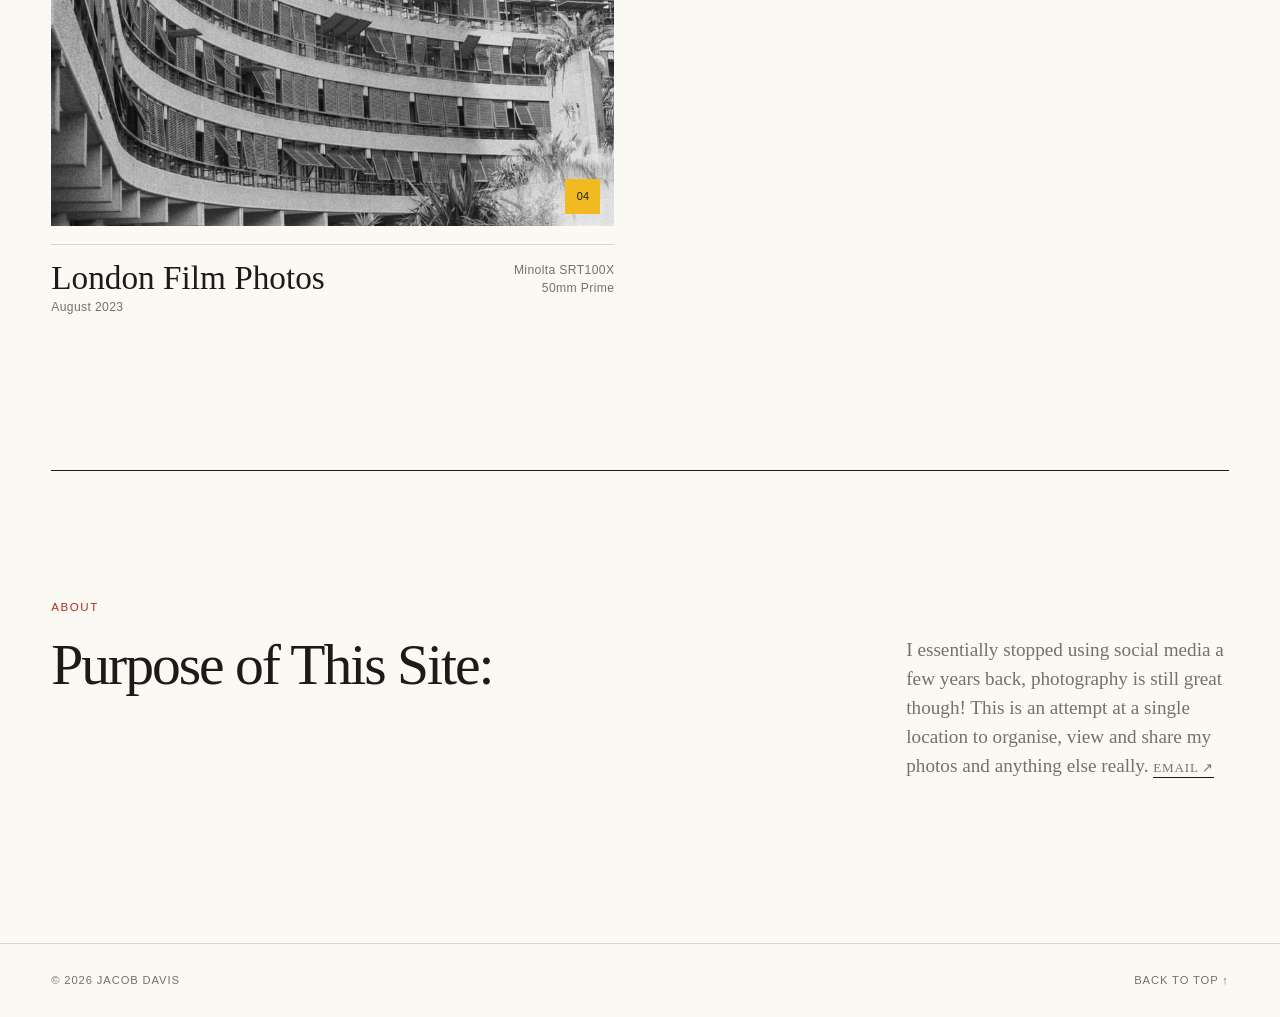
==== commit 16ba3f75: "Update index.html" ====
--- a/index.html
+++ b/index.html
@@ -28,9 +28,6 @@
   </header>
 
   <main>
-    <section class="intro" aria-labelledby="page-heading">
-      <p class="eyebrow">Collections</p>
-    </section>
 
     <section class="collections" aria-labelledby="collections-heading">
       <div class="section-heading">
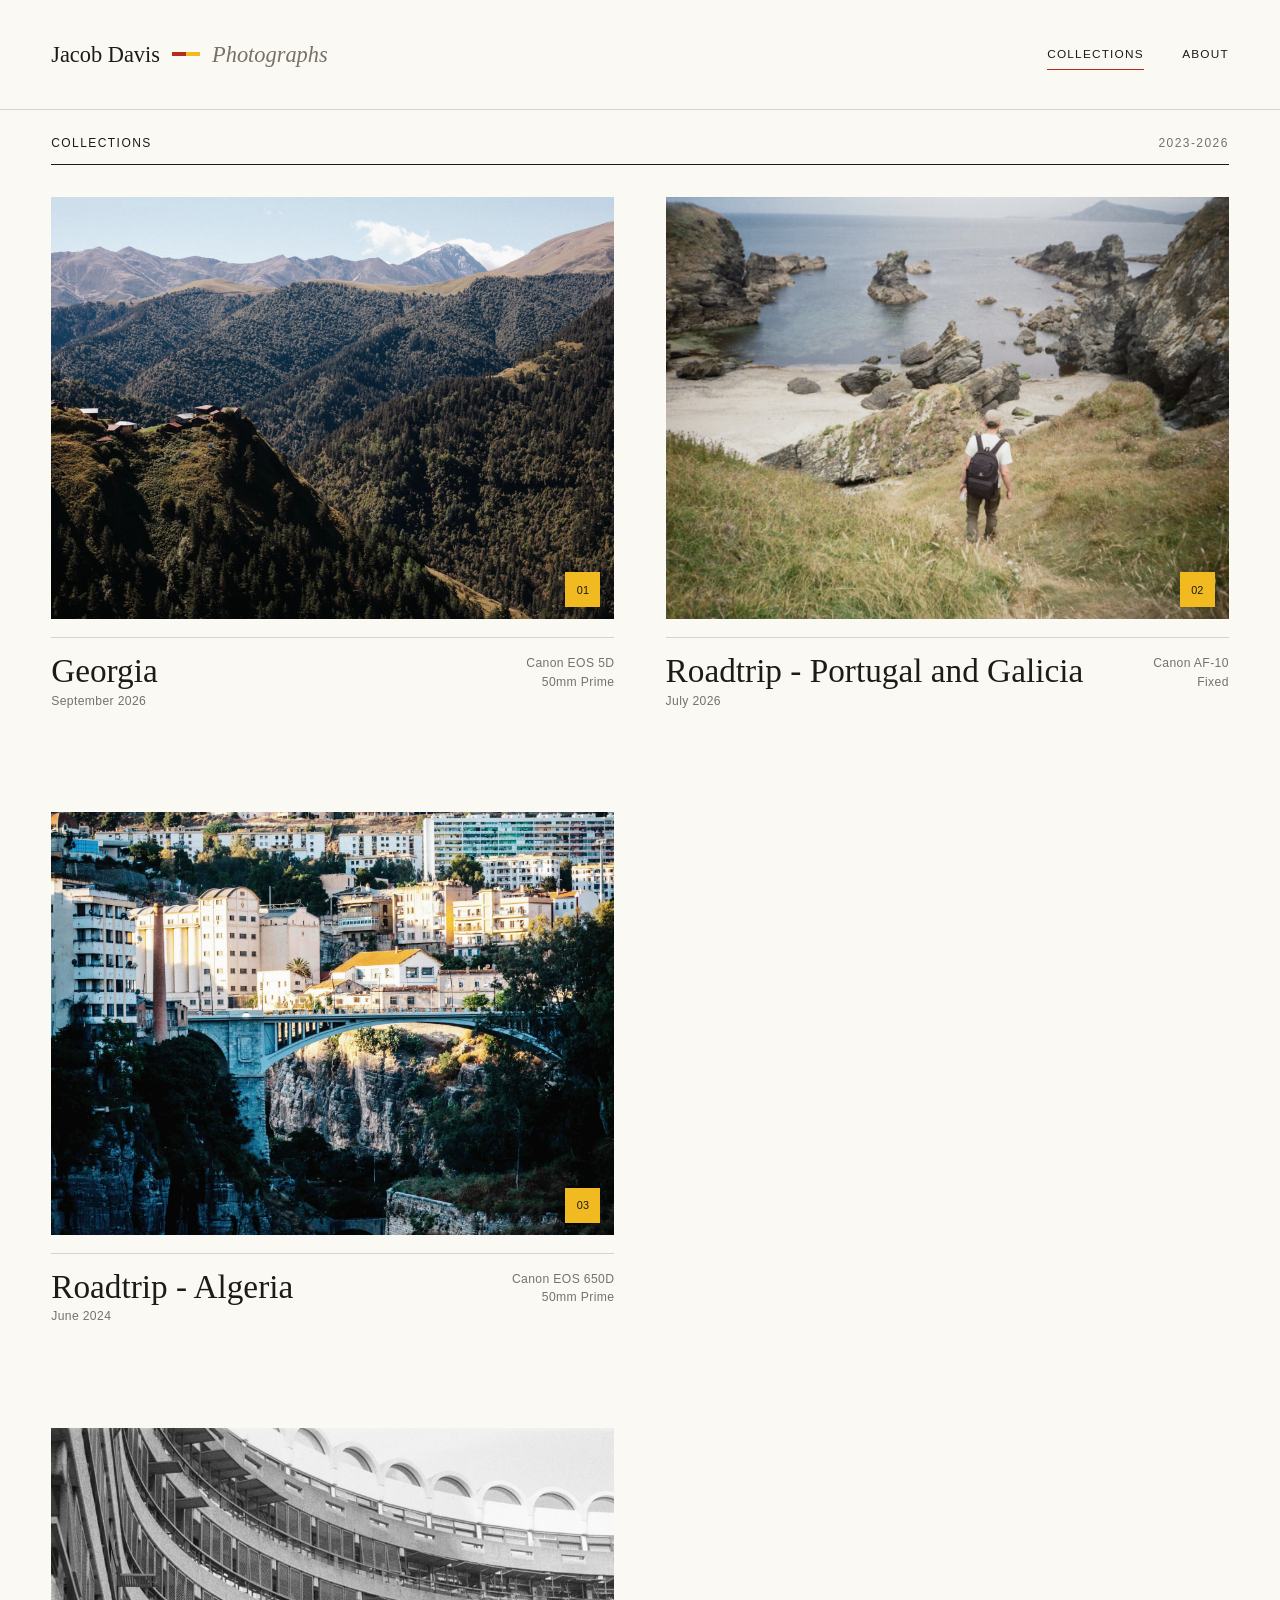
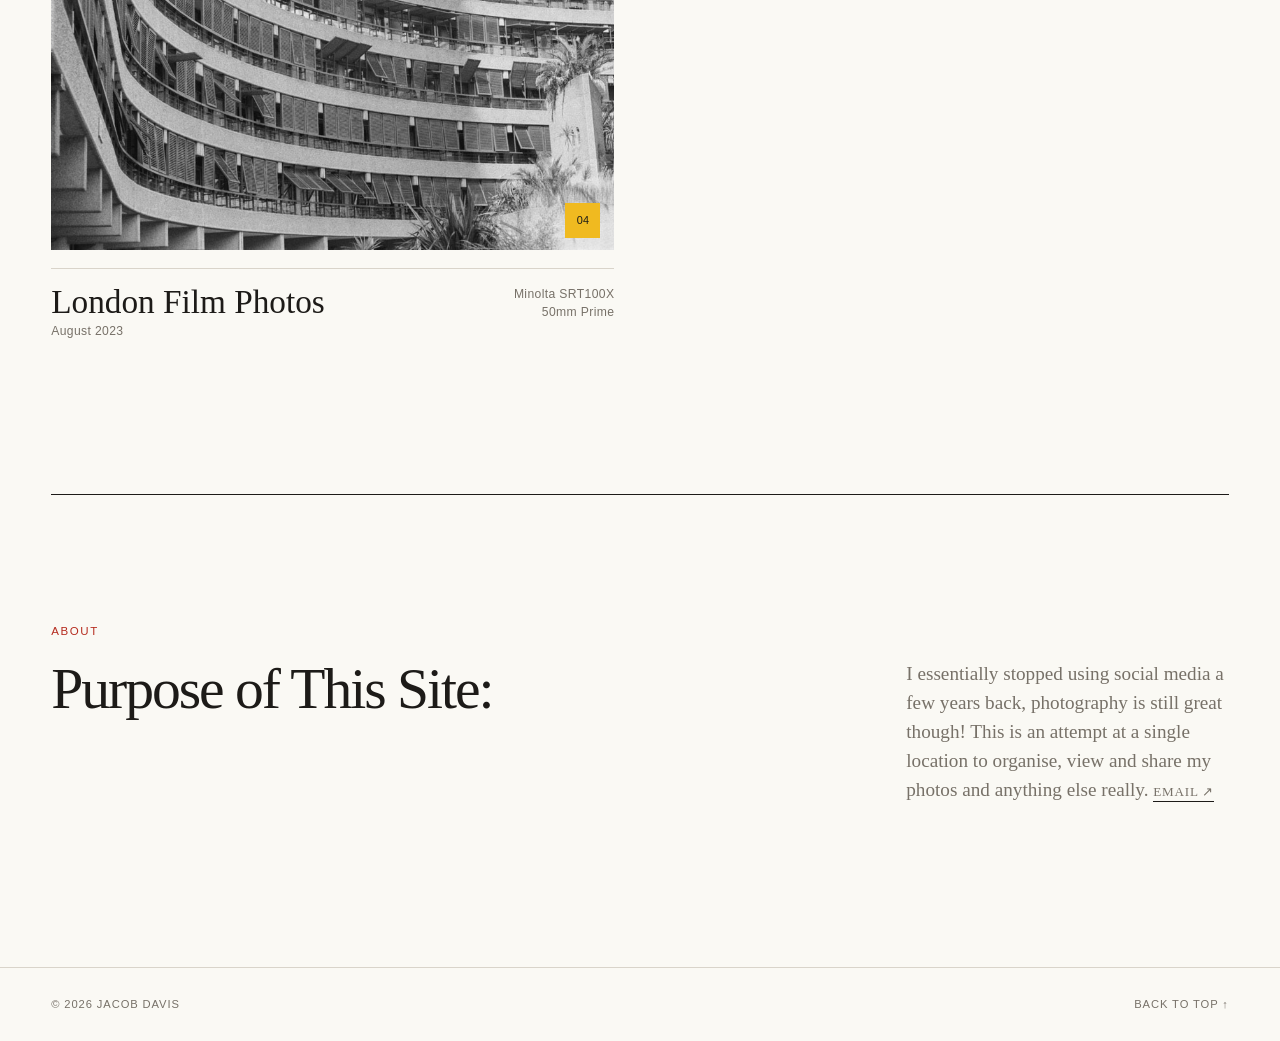
==== commit 58d764ae: "Update index.html" ====
--- a/index.html
+++ b/index.html
@@ -28,7 +28,7 @@
   </header>
 
   <main>
-
+    <br/>
     <section class="collections" aria-labelledby="collections-heading">
       <div class="section-heading">
         <h2 id="collections-heading">Collections</h2>
